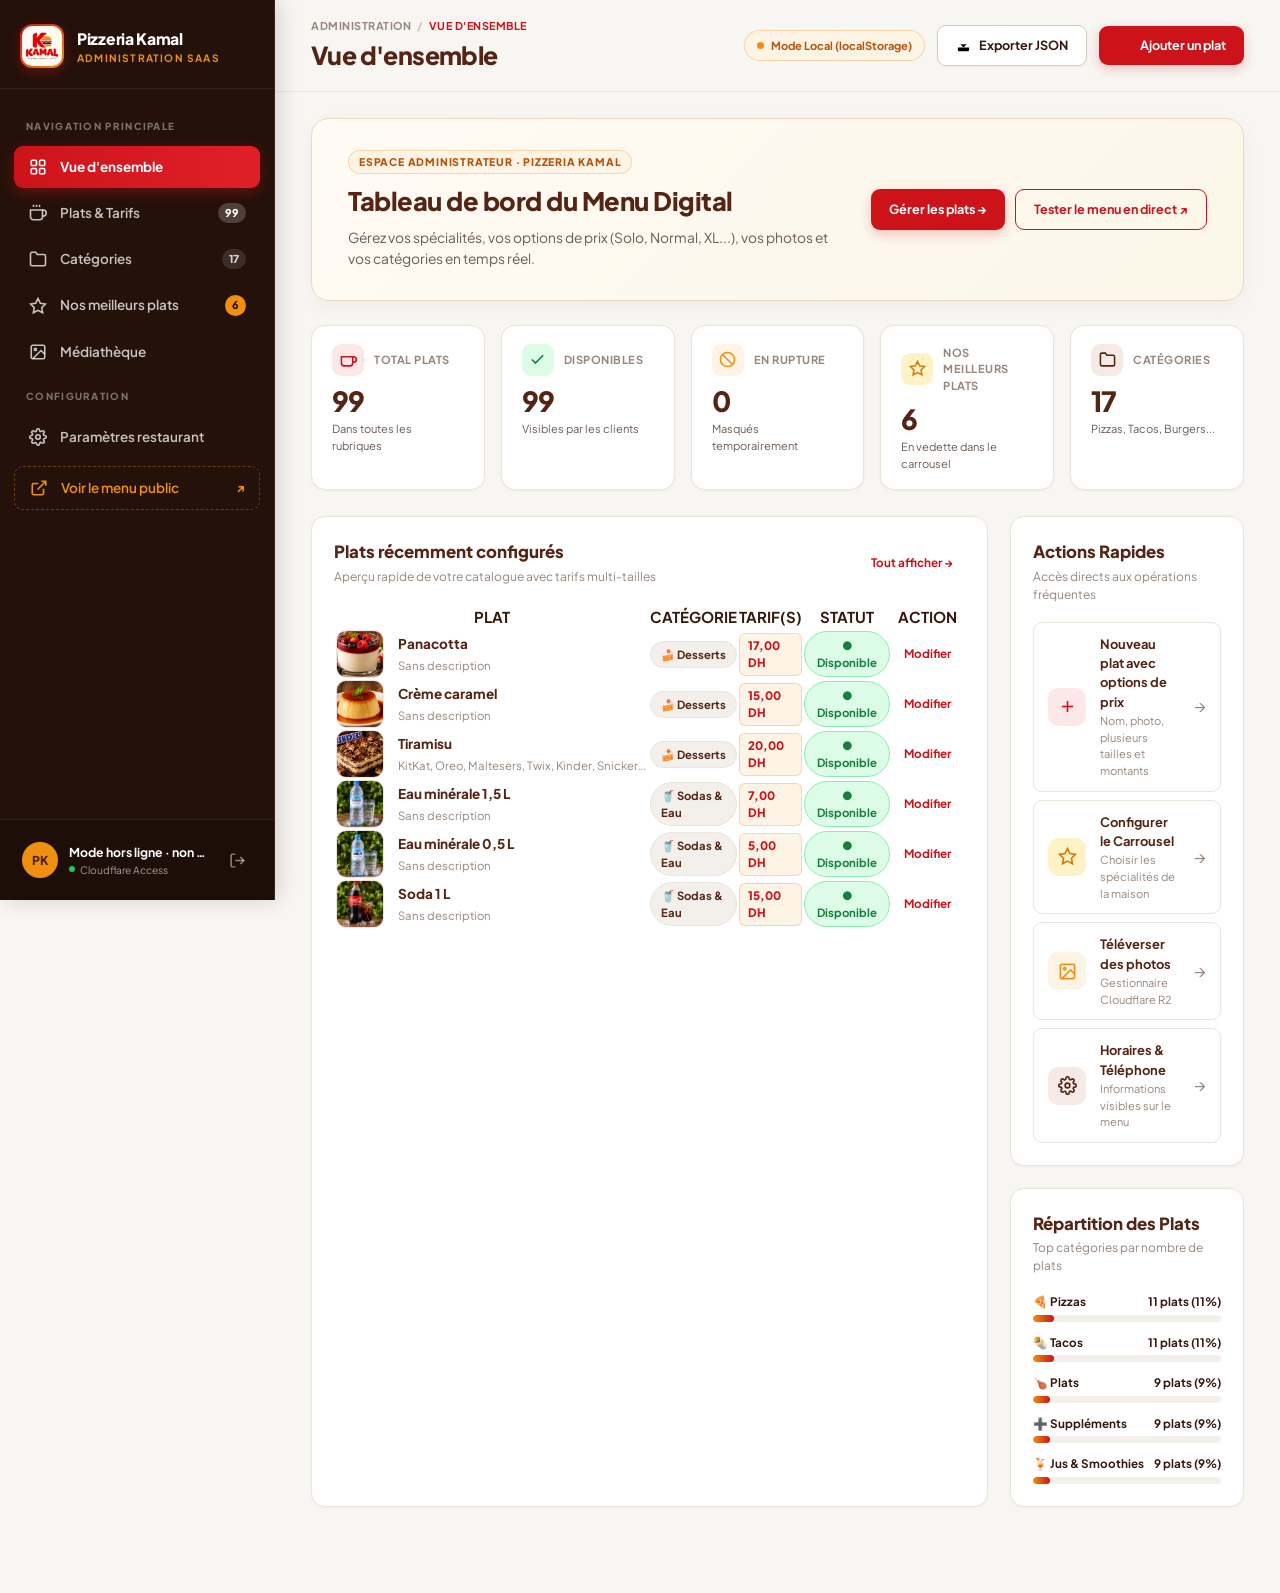
==== admin.html @ c9f5c7c4 "first commit" ====
<!DOCTYPE html>
<html lang="fr">
<head>
  <meta charset="UTF-8">
  <meta name="viewport" content="width=device-width, initial-scale=1.0">
  <title>Administration · La Pizzeria Kamal</title>
  <meta name="theme-color" content="#542414">
  <link rel="icon" type="image/webp" href="img/logo.webp">
  
  <!-- Fonts: Plus Jakarta Sans & Cairo -->
  <link rel="preconnect" href="https://fonts.googleapis.com">
  <link rel="preconnect" href="https://fonts.gstatic.com" crossorigin>
  <link href="https://fonts.googleapis.com/css2?family=Cairo:wght@600;700;800&family=Plus+Jakarta+Sans:wght@400;500;600;700;800&display=swap" rel="stylesheet">
  
  <link rel="stylesheet" href="admin.css">
</head>
<body>
<div class="admin-app">

  <!-- Mobile Header Overlay -->
  <div class="mobile-topbar">
    <button class="mobile-toggle-btn" id="mobileMenuBtn" aria-label="Ouvrir le menu">
      <svg viewBox="0 0 24 24"><line x1="3" y1="12" x2="21" y2="12"></line><line x1="3" y1="6" x2="21" y2="6"></line><line x1="3" y1="18" x2="21" y2="18"></line></svg>
    </button>
    <div class="mobile-brand">
      <img src="img/logo.webp" alt="Kamal Logo" class="mobile-logo">
      <span>Pizzeria Kamal</span>
    </div>
    <div class="mobile-status-dot" title="Système opérationnel"></div>
  </div>

  <div class="sidebar-backdrop" id="sidebarBackdrop"></div>

  <!-- Sidebar Navigation -->
  <aside class="sidebar" id="sidebar">
    <div class="sidebar-header">
      <a href="#overview" class="brand-link">
        <div class="brand-logo-container">
          <img src="img/logo.webp" alt="Logo Pizzeria Kamal" class="brand-logo">
        </div>
        <div class="brand-text">
          <span class="brand-name">Pizzeria Kamal</span>
          <span class="brand-tag">Administration SaaS</span>
        </div>
      </a>
      <button class="sidebar-close-btn" id="sidebarCloseBtn" aria-label="Fermer">✕</button>
    </div>

    <div class="sidebar-nav-section">
      <div class="nav-section-title">NAVIGATION PRINCIPALE</div>
      <nav class="nav-list">
        <button class="nav-link active" data-view="overview">
          <span class="nav-icon">
            <svg viewBox="0 0 24 24"><rect x="3" y="3" width="7" height="7" rx="1.5"></rect><rect x="14" y="3" width="7" height="7" rx="1.5"></rect><rect x="14" y="14" width="7" height="7" rx="1.5"></rect><rect x="3" y="14" width="7" height="7" rx="1.5"></rect></svg>
          </span>
          <span class="nav-label">Vue d'ensemble</span>
        </button>

        <button class="nav-link" data-view="dishes">
          <span class="nav-icon">
            <svg viewBox="0 0 24 24"><path d="M18 8h1a4 4 0 0 1 0 8h-1"></path><path d="M2 8h16v9a4 4 0 0 1-4 4H6a4 4 0 0 1-4-4V8z"></path><line x1="6" y1="1" x2="6" y2="4"></line><line x1="10" y1="1" x2="10" y2="4"></line><line x1="14" y1="1" x2="14" y2="4"></line></svg>
          </span>
          <span class="nav-label">Plats & Tarifs</span>
          <span class="nav-badge" id="dishesNavBadge">99</span>
        </button>

        <button class="nav-link" data-view="categories">
          <span class="nav-icon">
            <svg viewBox="0 0 24 24"><path d="M22 19a2 2 0 0 1-2 2H4a2 2 0 0 1-2-2V5a2 2 0 0 1 2-2h5l2 3h9a2 2 0 0 1 2 2z"></path></svg>
          </span>
          <span class="nav-label">Catégories</span>
          <span class="nav-badge subtle" id="catsNavBadge">17</span>
        </button>

        <button class="nav-link" data-view="featured">
          <span class="nav-icon">
            <svg viewBox="0 0 24 24"><polygon points="12 2 15.09 8.26 22 9.27 17 14.14 18.18 21.02 12 17.77 5.82 21.02 7 14.14 2 9.27 8.91 8.26 12 2"></polygon></svg>
          </span>
          <span class="nav-label">Nos meilleurs plats</span>
          <span class="nav-badge gold" id="featuredNavBadge">6</span>
        </button>

        <button class="nav-link" data-view="photos">
          <span class="nav-icon">
            <svg viewBox="0 0 24 24"><rect x="3" y="3" width="18" height="18" rx="2" ry="2"></rect><circle cx="8.5" cy="8.5" r="1.5"></circle><polyline points="21 15 16 10 5 21"></polyline></svg>
          </span>
          <span class="nav-label">Médiathèque</span>
        </button>
      </nav>

      <div class="nav-section-title">CONFIGURATION</div>
      <nav class="nav-list">
        <button class="nav-link" data-view="settings">
          <span class="nav-icon">
            <svg viewBox="0 0 24 24"><circle cx="12" cy="12" r="3"></circle><path d="M19.4 15a1.65 1.65 0 0 0 .33 1.82l.06.06a2 2 0 0 1 0 2.83 2 2 0 0 1-2.83 0l-.06-.06a1.65 1.65 0 0 0-1.82-.33 1.65 1.65 0 0 0-1 1.51V21a2 2 0 0 1-2 2 2 2 0 0 1-2-2v-.09A1.65 1.65 0 0 0 9 19.4a1.65 1.65 0 0 0-1.82.33l-.06.06a2 2 0 0 1-2.83 0 2 2 0 0 1 0-2.83l.06-.06a1.65 1.65 0 0 0 .33-1.82 1.65 1.65 0 0 0-1.51-1H3a2 2 0 0 1-2-2 2 2 0 0 1 2-2h.09A1.65 1.65 0 0 0 4.6 9a1.65 1.65 0 0 0-.33-1.82l-.06-.06a2 2 0 0 1 0-2.83 2 2 0 0 1 2.83 0l.06.06a1.65 1.65 0 0 0 1.82.33H9a1.65 1.65 0 0 0 1-1.51V3a2 2 0 0 1 2-2 2 2 0 0 1 2 2v.09a1.65 1.65 0 0 0 1 1.51 1.65 1.65 0 0 0 1.82-.33l.06-.06a2 2 0 0 1 2.83 0 2 2 0 0 1 0 2.83l-.06.06a1.65 1.65 0 0 0-.33 1.82V9a1.65 1.65 0 0 0 1.51 1H21a2 2 0 0 1 2 2 2 2 0 0 1-2 2h-.09a1.65 1.65 0 0 0-1.51 1z"></path></svg>
          </span>
          <span class="nav-label">Paramètres restaurant</span>
        </button>

        <a href="index.html" target="_blank" class="nav-link external-link">
          <span class="nav-icon">
            <svg viewBox="0 0 24 24"><path d="M18 13v6a2 2 0 0 1-2 2H5a2 2 0 0 1-2-2V8a2 2 0 0 1 2-2h6"></path><polyline points="15 3 21 3 21 9"></polyline><line x1="10" y1="14" x2="21" y2="3"></line></svg>
          </span>
          <span class="nav-label">Voir le menu public</span>
          <span class="nav-hint">↗</span>
        </a>
      </nav>
    </div>

    <!-- Sidebar Footer / Admin Identity -->
    <div class="sidebar-footer">
      <div class="admin-profile-card">
        <div class="admin-avatar" id="adminAvatar">PK</div>
        <div class="admin-info">
          <span class="admin-name" id="adminEmail">admin@pizzeriakamal.com</span>
          <span class="admin-role" id="adminRole">
            <span class="auth-dot"></span> Cloudflare Access
          </span>
        </div>
        <button class="logout-btn" id="logoutBtn" title="Se déconnecter" aria-label="Déconnexion">
          <svg viewBox="0 0 24 24"><path d="M9 21H5a2 2 0 0 1-2-2V5a2 2 0 0 1 2-2h4"></path><polyline points="16 17 21 12 16 7"></polyline><line x1="21" y1="12" x2="9" y2="12"></line></svg>
        </button>
      </div>
    </div>
  </aside>

  <!-- Main Content Layout -->
  <div class="main-wrapper">
    <!-- Topbar Navigation -->
    <header class="topbar">
      <div class="topbar-left">
        <div class="breadcrumbs">
          <span class="breadcrumb-item">Administration</span>
          <span class="breadcrumb-sep">/</span>
          <span class="breadcrumb-current" id="breadcrumbTitle">Vue d'ensemble</span>
        </div>
        <h1 class="page-title" id="pageTitle">Vue d'ensemble</h1>
      </div>

      <div class="topbar-right">
        <!-- Backend Status Indicator -->
        <div class="sync-status-pill" id="syncStatusPill" title="Mode de synchronisation">
          <span class="sync-dot"></span>
          <span class="sync-text" id="syncStatusText">Cloudflare D1 prêt</span>
        </div>

        <!-- Global Action Buttons -->
        <button class="btn btn-secondary" id="exportBtn" title="Télécharger une copie de sauvegarde JSON">
          <svg viewBox="0 0 24 24" width="15" height="15"><path d="M21 15v4a2 2 0 0 1-2 2H5a2 2 0 0 1-2-2v-4"></path><polyline points="7 10 12 15 17 10"></polyline><line x1="12" y1="15" x2="12" y2="3"></line></svg>
          Exporter JSON
        </button>

        <button class="btn btn-primary" id="topAddDishBtn">
          <svg viewBox="0 0 24 24" width="15" height="15"><line x1="12" y1="5" x2="12" y2="19"></line><line x1="5" y1="12" x2="19" y2="12"></line></svg>
          Ajouter un plat
        </button>
      </div>
    </header>

    <!-- Main Views Container -->
    <main class="content-body">

      <!-- ==================================================================
           VUE 1 : VUE D'ENSEMBLE
           ================================================================== -->
      <section class="admin-view active" id="view-overview">
        <!-- Welcome Hero Banner -->
        <div class="welcome-card">
          <div class="welcome-text">
            <span class="welcome-pill">Espace Administrateur · Pizzeria Kamal</span>
            <h2>Tableau de bord du Menu Digital</h2>
            <p>Gérez vos spécialités, vos options de prix (Solo, Normal, XL...), vos photos et vos catégories en temps réel.</p>
          </div>
          <div class="welcome-actions">
            <button class="btn btn-primary" data-goto="dishes">
              Gérer les plats &rarr;
            </button>
            <a href="index.html" target="_blank" class="btn btn-outline">
              Tester le menu en direct ↗
            </a>
          </div>
        </div>

        <!-- Stats Grid (5 KPI Cards) -->
        <div class="stats-grid">
          <div class="stat-card">
            <div class="stat-header">
              <span class="stat-icon red">
                <svg viewBox="0 0 24 24"><path d="M18 8h1a4 4 0 0 1 0 8h-1"></path><path d="M2 8h16v9a4 4 0 0 1-4 4H6a4 4 0 0 1-4-4V8z"></path></svg>
              </span>
              <span class="stat-label">Total Plats</span>
            </div>
            <div class="stat-val" id="statTotalDishes">—</div>
            <div class="stat-foot">Dans toutes les rubriques</div>
          </div>

          <div class="stat-card">
            <div class="stat-header">
              <span class="stat-icon green">
                <svg viewBox="0 0 24 24"><polyline points="20 6 9 17 4 12"></polyline></svg>
              </span>
              <span class="stat-label">Disponibles</span>
            </div>
            <div class="stat-val" id="statAvailableDishes">—</div>
            <div class="stat-foot">Visibles par les clients</div>
          </div>

          <div class="stat-card">
            <div class="stat-header">
              <span class="stat-icon orange">
                <svg viewBox="0 0 24 24"><circle cx="12" cy="12" r="10"></circle><line x1="4.93" y1="4.93" x2="19.07" y2="19.07"></line></svg>
              </span>
              <span class="stat-label">En rupture</span>
            </div>
            <div class="stat-val" id="statUnavailableDishes">—</div>
            <div class="stat-foot">Masqués temporairement</div>
          </div>

          <div class="stat-card">
            <div class="stat-header">
              <span class="stat-icon gold">
                <svg viewBox="0 0 24 24"><polygon points="12 2 15.09 8.26 22 9.27 17 14.14 18.18 21.02 12 17.77 5.82 21.02 7 14.14 2 9.27 8.91 8.26 12 2"></polygon></svg>
              </span>
              <span class="stat-label">Nos meilleurs plats</span>
            </div>
            <div class="stat-val" id="statFeaturedDishes">—</div>
            <div class="stat-foot">En vedette dans le carrousel</div>
          </div>

          <div class="stat-card">
            <div class="stat-header">
              <span class="stat-icon brown">
                <svg viewBox="0 0 24 24"><path d="M22 19a2 2 0 0 1-2 2H4a2 2 0 0 1-2-2V5a2 2 0 0 1 2-2h5l2 3h9a2 2 0 0 1 2 2z"></path></svg>
              </span>
              <span class="stat-label">Catégories</span>
            </div>
            <div class="stat-val" id="statTotalCategories">—</div>
            <div class="stat-foot">Pizzas, Tacos, Burgers...</div>
          </div>
        </div>

        <!-- 2-Column Dashboard Layout -->
        <div class="dashboard-split">
          <!-- Left Column: Recently Updated Dishes -->
          <div class="panel">
            <div class="panel-header">
              <div class="panel-title-group">
                <h3>Plats récemment configurés</h3>
                <p>Aperçu rapide de votre catalogue avec tarifs multi-tailles</p>
              </div>
              <button class="btn btn-sm btn-ghost" data-goto="dishes">Tout afficher &rarr;</button>
            </div>
            <div class="recent-dishes-table-wrap">
              <table class="recent-table">
                <thead>
                  <tr>
                    <th>PLAT</th>
                    <th>CATÉGORIE</th>
                    <th>TARIF(S)</th>
                    <th>STATUT</th>
                    <th>ACTION</th>
                  </tr>
                </thead>
                <tbody id="recentDishesTable"></tbody>
              </table>
            </div>
          </div>

          <!-- Right Column: Quick Actions & Quick Stats -->
          <div class="panel-column">
            <!-- Quick Actions Panel -->
            <div class="panel">
              <div class="panel-header">
                <div class="panel-title-group">
                  <h3>Actions Rapides</h3>
                  <p>Accès directs aux opérations fréquentes</p>
                </div>
              </div>
              <div class="quick-action-list">
                <button class="quick-action-btn" id="quickAddDish">
                  <div class="quick-icon-wrap red">
                    <svg viewBox="0 0 24 24"><line x1="12" y1="5" x2="12" y2="19"></line><line x1="5" y1="12" x2="19" y2="12"></line></svg>
                  </div>
                  <div class="quick-info">
                    <strong>Nouveau plat avec options de prix</strong>
                    <span>Nom, photo, plusieurs tailles et montants</span>
                  </div>
                  <span class="quick-arrow">&rarr;</span>
                </button>

                <button class="quick-action-btn" data-goto="featured">
                  <div class="quick-icon-wrap gold">
                    <svg viewBox="0 0 24 24"><polygon points="12 2 15.09 8.26 22 9.27 17 14.14 18.18 21.02 12 17.77 5.82 21.02 7 14.14 2 9.27 8.91 8.26 12 2"></polygon></svg>
                  </div>
                  <div class="quick-info">
                    <strong>Configurer le Carrousel</strong>
                    <span>Choisir les spécialités de la maison</span>
                  </div>
                  <span class="quick-arrow">&rarr;</span>
                </button>

                <button class="quick-action-btn" data-goto="photos">
                  <div class="quick-icon-wrap orange">
                    <svg viewBox="0 0 24 24"><rect x="3" y="3" width="18" height="18" rx="2" ry="2"></rect><circle cx="8.5" cy="8.5" r="1.5"></circle><polyline points="21 15 16 10 5 21"></polyline></svg>
                  </div>
                  <div class="quick-info">
                    <strong>Téléverser des photos</strong>
                    <span>Gestionnaire Cloudflare R2</span>
                  </div>
                  <span class="quick-arrow">&rarr;</span>
                </button>

                <button class="quick-action-btn" data-goto="settings">
                  <div class="quick-icon-wrap brown">
                    <svg viewBox="0 0 24 24"><circle cx="12" cy="12" r="3"></circle><path d="M19.4 15a1.65 1.65 0 0 0 .33 1.82l.06.06a2 2 0 0 1 0 2.83 2 2 0 0 1-2.83 0l-.06-.06a1.65 1.65 0 0 0-1.82-.33 1.65 1.65 0 0 0-1 1.51V21a2 2 0 0 1-2 2 2 2 0 0 1-2-2v-.09A1.65 1.65 0 0 0 9 19.4a1.65 1.65 0 0 0-1.82.33l-.06.06a2 2 0 0 1-2.83 0 2 2 0 0 1 0-2.83l.06-.06a1.65 1.65 0 0 0 .33-1.82 1.65 1.65 0 0 0-1.51-1H3a2 2 0 0 1-2-2 2 2 0 0 1 2-2h.09A1.65 1.65 0 0 0 4.6 9a1.65 1.65 0 0 0-.33-1.82l-.06-.06a2 2 0 0 1 0-2.83 2 2 0 0 1 2.83 0l.06.06a1.65 1.65 0 0 0 1.82.33H9a1.65 1.65 0 0 0 1-1.51V3a2 2 0 0 1 2-2 2 2 0 0 1 2 2v.09a1.65 1.65 0 0 0 1 1.51 1.65 1.65 0 0 0 1.82-.33l.06-.06a2 2 0 0 1 2.83 0 2 2 0 0 1 0 2.83l-.06.06a1.65 1.65 0 0 0-.33 1.82V9a1.65 1.65 0 0 0 1.51 1H21a2 2 0 0 1 2 2 2 2 0 0 1-2 2h-.09a1.65 1.65 0 0 0-1.51 1z"></path></svg>
                  </div>
                  <div class="quick-info">
                    <strong>Horaires & Téléphone</strong>
                    <span>Informations visibles sur le menu</span>
                  </div>
                  <span class="quick-arrow">&rarr;</span>
                </button>
              </div>
            </div>

            <!-- Category Distribution Bar -->
            <div class="panel">
              <div class="panel-header">
                <div class="panel-title-group">
                  <h3>Répartition des Plats</h3>
                  <p>Top catégories par nombre de plats</p>
                </div>
              </div>
              <div class="category-bars-list" id="categoryBarsList"></div>
            </div>
          </div>
        </div>
      </section>

      <!-- ==================================================================
           VUE 2 : GESTION DES PLATS & TARIFS
           ================================================================== -->
      <section class="admin-view" id="view-dishes">
        <!-- Control Toolbar -->
        <div class="panel toolbar-panel">
          <div class="toolbar-search-wrap">
            <svg viewBox="0 0 24 24" class="search-icon"><circle cx="11" cy="11" r="8"></circle><line x1="21" y1="21" x2="16.65" y2="16.65"></line></svg>
            <input type="search" id="dishSearchInput" placeholder="Rechercher par nom, ingrédient ou prix...">
            <button class="clear-input-btn" id="clearDishSearch" hidden>✕</button>
          </div>

          <div class="toolbar-filters">
            <div class="filter-group">
              <label for="dishCatFilter">Catégorie :</label>
              <select id="dishCatFilter">
                <option value="all">Toutes les catégories</option>
              </select>
            </div>

            <div class="filter-group">
              <label for="dishStatusFilter">Disponibilité :</label>
              <select id="dishStatusFilter">
                <option value="all">Tous les statuts</option>
                <option value="available">Disponibles</option>
                <option value="unavailable">Indisponibles</option>
              </select>
            </div>

            <div class="filter-group">
              <label for="dishFeaturedFilter">Carrousel :</label>
              <select id="dishFeaturedFilter">
                <option value="all">Tous les plats</option>
                <option value="featured">⭐ Sélectionnés</option>
              </select>
            </div>

            <div class="filter-group">
              <label for="dishSortSelect">Trier par :</label>
              <select id="dishSortSelect">
                <option value="default">Ordre original</option>
                <option value="name-asc">Nom (A-Z)</option>
                <option value="price-asc">Prix (Croissant)</option>
                <option value="price-desc">Prix (Décroissant)</option>
              </select>
            </div>

            <button class="btn btn-primary" id="addDishBtn">
              <svg viewBox="0 0 24 24" width="15" height="15"><line x1="12" y1="5" x2="12" y2="19"></line><line x1="5" y1="12" x2="19" y2="12"></line></svg>
              Nouveau plat
            </button>
          </div>
        </div>

        <!-- Dishes Table Panel -->
        <div class="panel table-panel">
          <div class="table-responsive">
            <table class="main-data-table">
              <thead>
                <tr>
                  <th style="width: 320px;">PLAT & INGRÉDIENTS</th>
                  <th style="width: 160px;">CATÉGORIE</th>
                  <th>TARIFS & TAILLES (OPTIONS DE PRIX)</th>
                  <th style="width: 130px; text-align: center;">DISPONIBILITÉ</th>
                  <th style="width: 110px; text-align: center;">CARROUSEL</th>
                  <th style="width: 140px; text-align: right;">ACTIONS</th>
                </tr>
              </thead>
              <tbody id="dishesTableBody"></tbody>
            </table>
          </div>

          <div class="empty-state" id="emptyDishesState" hidden>
            <div class="empty-icon">🍽️</div>
            <h3>Aucun plat ne correspond à vos filtres</h3>
            <p>Essayez de modifier votre recherche ou réinitialisez les filtres.</p>
            <button class="btn btn-secondary" id="resetDishFiltersBtn">Réinitialiser les filtres</button>
          </div>
        </div>
      </section>

      <!-- ==================================================================
           VUE 3 : GESTION DES CATÉGORIES
           ================================================================== -->
      <section class="admin-view" id="view-categories">
        <div class="section-top-actions">
          <div>
            <h2>Catégories du Restaurant</h2>
            <p class="section-desc">Organisez les rubriques de votre menu. Modifiez l'ordre d'affichage, les noms et les visuels.</p>
          </div>
          <button class="btn btn-primary" id="addCategoryBtn">
            <svg viewBox="0 0 24 24" width="15" height="15"><line x1="12" y1="5" x2="12" y2="19"></line><line x1="5" y1="12" x2="19" y2="12"></line></svg>
            Ajouter une catégorie
          </button>
        </div>

        <div class="category-cards-grid" id="categoryCardsGrid"></div>
      </section>

      <!-- ==================================================================
           VUE 4 : NOS MEILLEURS PLATS (CARROUSEL)
           ================================================================== -->
      <section class="admin-view" id="view-featured">
        <div class="featured-banner">
          <div class="featured-banner-info">
            <div class="featured-badge-tag">⭐ CARROUSEL D'ACCUEIL</div>
            <h2>« Nos meilleurs plats »</h2>
            <p>Sélectionnez les spécialités représentatives à afficher dans le carrousel moderne en haut du menu public. Les plats sélectionnés y apparaissent avec leur photo, leur nom et leurs options de prix.</p>
          </div>
          <div class="featured-counter-box">
            <span class="featured-num" id="featuredCounter">0</span>
            <span class="featured-label">Plats dans le carrousel</span>
          </div>
        </div>

        <div class="panel toolbar-panel">
          <div class="toolbar-search-wrap">
            <svg viewBox="0 0 24 24" class="search-icon"><circle cx="11" cy="11" r="8"></circle><line x1="21" y1="21" x2="16.65" y2="16.65"></line></svg>
            <input type="search" id="featuredSearchInput" placeholder="Filtrer parmi tous les plats...">
          </div>
          <div class="filter-group">
            <label for="featuredCatFilter">Catégorie :</label>
            <select id="featuredCatFilter">
              <option value="all">Toutes les catégories</option>
            </select>
          </div>
          <a href="index.html#bestSection" target="_blank" class="btn btn-outline" style="margin-left: auto;">
            👁️ Prévisualiser le carrousel
          </a>
        </div>

        <div class="featured-selection-grid" id="featuredSelectionGrid"></div>
      </section>

      <!-- ==================================================================
           VUE 5 : MÉDIATHÈQUE / GESTION DES PHOTOS (CLOUDFLARE R2)
           ================================================================== -->
      <section class="admin-view" id="view-photos">
        <div class="section-top-actions">
          <div>
            <h2>Médiathèque & Photos des Plats</h2>
            <p class="section-desc">Gérez la collection de photographies de vos plats. Compatible avec Cloudflare R2 pour le stockage haute performance.</p>
          </div>
          <div class="photo-stats-pills">
            <span class="pill-badge" id="photoCountBadge">0 photos cataloguées</span>
          </div>
        </div>

        <!-- Photo Upload Dropzone -->
        <div class="panel upload-panel">
          <div class="dropzone-box" id="globalDropzone">
            <div class="dropzone-icon">
              <svg viewBox="0 0 24 24"><path d="M21 15v4a2 2 0 0 1-2 2H5a2 2 0 0 1-2-2v-4"></path><polyline points="17 8 12 3 7 8"></polyline><line x1="12" y1="3" x2="12" y2="15"></line></svg>
            </div>
            <h3>Glissez-déposez une photo de plat ici</h3>
            <p>Formats supportés : WEBP, JPG, PNG, AVIF (Max 5 Mo). La photo sera prête pour le téléversement Cloudflare R2.</p>
            <label class="btn btn-secondary">
              Parcourir mes fichiers...
              <input type="file" id="globalPhotoInput" accept="image/*" hidden>
            </label>
          </div>
        </div>

        <!-- Filter bar -->
        <div class="panel toolbar-panel">
          <div class="toolbar-search-wrap">
            <svg viewBox="0 0 24 24" class="search-icon"><circle cx="11" cy="11" r="8"></circle><line x1="21" y1="21" x2="16.65" y2="16.65"></line></svg>
            <input type="search" id="photoSearchInput" placeholder="Rechercher par nom de plat...">
          </div>
          <div class="filter-group">
            <label for="photoCatFilter">Catégorie :</label>
            <select id="photoCatFilter">
              <option value="all">Toutes les catégories</option>
            </select>
          </div>
        </div>

        <!-- Photos Grid -->
        <div class="media-library-grid" id="mediaLibraryGrid"></div>
      </section>

      <!-- ==================================================================
           VUE 6 : PARAMÈTRES DU RESTAURANT
           ================================================================== -->
      <section class="admin-view" id="view-settings">
        <div class="section-top-actions">
          <div>
            <h2>Paramètres & Coordonnées</h2>
            <p class="section-desc">Modifiez les informations publiques de la Pizzeria Kamal (Téléphone, Adresse, Wifi, Horaires).</p>
          </div>
        </div>

        <form id="settingsForm" class="panel settings-panel">
          <div class="settings-form-grid">
            <div class="form-group">
              <label for="setRestoName">Nom du restaurant</label>
              <input type="text" id="setRestoName" value="La Pizzeria Kamal" required>
            </div>

            <div class="form-group">
              <label for="setRestoTagline">Slogan (Arabe)</label>
              <input type="text" id="setRestoTagline" value="ذوق مرة، ورجع ديما">
            </div>

            <div class="form-group full-width">
              <label for="setRestoDesc">Description courte</label>
              <textarea id="setRestoDesc" rows="2">Pizzas, calzones, pasticcio, tacos, sandwichs, salades, plats et jus.</textarea>
            </div>

            <div class="form-group">
              <label for="setRestoPhone">Téléphone de commande</label>
              <input type="text" id="setRestoPhone" value="0664-031519">
            </div>

            <div class="form-group">
              <label for="setRestoWhatsApp">Numéro WhatsApp</label>
              <input type="text" id="setRestoWhatsApp" value="212664031519">
            </div>

            <div class="form-group">
              <label for="setRestoAddress">Adresse physique</label>
              <input type="text" id="setRestoAddress" value="6 Av. Mohammed V, Témara">
            </div>

            <div class="form-group">
              <label for="setRestoWifi">Code Wi-Fi clients</label>
              <input type="text" id="setRestoWifi" value="123456">
            </div>

            <div class="form-group">
              <label for="setRestoHours">Horaires de service</label>
              <input type="text" id="setRestoHours" value="Ouvert 7j/7 de 11h00 à 02h00">
            </div>

            <div class="form-group full-width">
              <label for="setRestoInstagram">Lien Instagram</label>
              <input type="url" id="setRestoInstagram" value="https://www.instagram.com/la_pizzeria_kamal/">
            </div>

            <div class="form-group full-width">
              <label for="setRestoMaps">Lien Google Maps</label>
              <input type="url" id="setRestoMaps" value="https://maps.app.goo.gl/uqh7U6Wp2MosHEdJ8?g_st=ac">
            </div>
          </div>

          <div class="settings-actions">
            <button type="submit" class="btn btn-primary">
              <svg viewBox="0 0 24 24" width="16" height="16"><polyline points="20 6 9 17 4 12"></polyline></svg>
              Enregistrer les modifications
            </button>
          </div>
        </form>
      </section>

    </main>
  </div>
</div>

<!-- ======================================================================
     MODALE DE GESTION DE PLAT AVEC MULTI-PRIX STRUCTURÉ (CRITIQUE)
     ====================================================================== -->
<dialog id="dishModal" class="modal-dialog">
  <div class="modal-shell">
    <div class="modal-header">
      <div class="modal-header-copy">
        <span class="modal-eyebrow">CATALOGUE DU RESTAURANT</span>
        <h2 id="dishModalTitle">Ajouter un nouveau plat</h2>
      </div>
      <button type="button" class="modal-close-icon" data-close-modal="dishModal" aria-label="Fermer">✕</button>
    </div>

    <form id="dishForm" class="modal-form">
      <input type="hidden" id="dishEditOriginalCat">
      <input type="hidden" id="dishEditOriginalIndex">

      <div class="modal-form-body">
        <div class="form-grid-2">
          <!-- Nom du plat -->
          <div class="form-group full-width">
            <label for="modalDishName">Nom du plat <span class="required">*</span></label>
            <input type="text" id="modalDishName" placeholder="Ex. Pizza Margherita, Tacos Poulet..." required maxlength="80">
          </div>

          <!-- Catégorie -->
          <div class="form-group">
            <label for="modalDishCat">Catégorie <span class="required">*</span></label>
            <select id="modalDishCat" required></select>
          </div>

          <!-- Description -->
          <div class="form-group full-width">
            <label for="modalDishDesc">Ingrédients & Description</label>
            <textarea id="modalDishDesc" rows="2" placeholder="Sauce tomate, fromage mozzarella, origan, olives noires..." maxlength="250"></textarea>
          </div>
        </div>

        <!-- ==============================================================
             GESTIONNAIRE MULTI-PRIX : SUPPORT DE PLUSIEURS TARIFS & TAILLES
             ============================================================== -->
        <div class="price-manager-section">
          <div class="price-manager-header">
            <div>
              <label class="price-manager-title">Tarifs & Options de Prix <span class="required">*</span></label>
              <p class="price-manager-sub">Définissez une taille/label (ex: Solo, Normal, XL, 1 pers.) et le montant correspondant.</p>
            </div>
            <button type="button" class="btn btn-sm btn-secondary" id="addPriceOptionBtn">
              + Ajouter une option de prix
            </button>
          </div>

          <!-- Quick Label Suggestions -->
          <div class="price-chips-container">
            <span class="chips-label">Suggestions rapides :</span>
            <button type="button" class="price-chip" data-chip="1 pers.">1 pers.</button>
            <button type="button" class="price-chip" data-chip="2 pers.">2 pers.</button>
            <button type="button" class="price-chip" data-chip="Small">Small</button>
            <button type="button" class="price-chip" data-chip="Medium">Medium</button>
            <button type="button" class="price-chip" data-chip="Large">Large</button>
            <button type="button" class="price-chip" data-chip="XL">XL</button>
            <button type="button" class="price-chip" data-chip="Solo">Solo</button>
            <button type="button" class="price-chip" data-chip="Menu">Menu</button>
            <button type="button" class="price-chip" data-chip="Lait">Lait</button>
            <button type="button" class="price-chip" data-chip="Orange">Orange</button>
          </div>

          <!-- Dynamic Price Rows Container -->
          <div class="price-rows-container" id="priceRowsContainer">
            <!-- Dynamic rows will be rendered by JS -->
          </div>
          <div class="price-error-msg" id="priceErrorMsg" hidden>Veuillez renseigner au moins un prix valide avec un montant positif.</div>
        </div>

        <!-- Photo & Aperçu -->
        <div class="photo-upload-group">
          <div class="photo-preview-box">
            <img id="dishPreviewImg" src="img/logo.webp" alt="Aperçu du plat">
          </div>
          <div class="photo-inputs">
            <div class="form-group">
              <label for="modalDishImgPath">Chemin de l'image (statique ou URL R2)</label>
              <input type="text" id="modalDishImgPath" placeholder="img/pizzas/margherita.webp">
            </div>
            <div class="photo-file-picker">
              <label class="file-label">
                <span class="file-btn-text">📁 Téléverser une nouvelle photo</span>
                <input type="file" id="modalDishFileInput" accept="image/*">
              </label>
              <small class="file-hint">Stockage R2 optimisé WebP / JPEG (Max 5 Mo).</small>
            </div>
          </div>
        </div>

        <!-- Toggles: Disponibilité & Carrousel -->
        <div class="toggles-row">
          <label class="toggle-card">
            <input type="checkbox" id="modalDishAvailable" checked>
            <div class="toggle-copy">
              <strong>Disponible à la commande</strong>
              <span>Visible par les clients sur le menu</span>
            </div>
          </label>

          <label class="toggle-card">
            <input type="checkbox" id="modalDishBest">
            <div class="toggle-copy">
              <strong>⭐ Afficher dans « Nos meilleurs plats »</strong>
              <span>Mis en vedette dans le carrousel d'accueil</span>
            </div>
          </label>
        </div>
      </div>

      <div class="modal-footer">
        <button type="button" class="btn btn-secondary" data-close-modal="dishModal">Annuler</button>
        <button type="submit" class="btn btn-primary" id="saveDishSubmitBtn">Enregistrer le plat</button>
      </div>
    </form>
  </div>
</dialog>

<!-- ======================================================================
     MODALE DE GESTION DE CATÉGORIE
     ====================================================================== -->
<dialog id="categoryModal" class="modal-dialog">
  <div class="modal-shell">
    <div class="modal-header">
      <div class="modal-header-copy">
        <span class="modal-eyebrow">ORGANISATION DU MENU</span>
        <h2 id="categoryModalTitle">Ajouter une catégorie</h2>
      </div>
      <button type="button" class="modal-close-icon" data-close-modal="categoryModal" aria-label="Fermer">✕</button>
    </div>

    <form id="categoryForm" class="modal-form">
      <input type="hidden" id="modalCatOriginalId">

      <div class="modal-form-body">
        <div class="form-grid-2">
          <div class="form-group full-width">
            <label for="modalCatName">Nom de la catégorie <span class="required">*</span></label>
            <input type="text" id="modalCatName" required placeholder="Ex. Pizzas, Calzones, Jus Frais...">
          </div>

          <div class="form-group">
            <label for="modalCatIcon">Icône / Emoji</label>
            <input type="text" id="modalCatIcon" value="🍽️" maxlength="8">
          </div>

          <div class="form-group">
            <label for="modalCatGroup">Groupe de menu <span class="required">*</span></label>
            <select id="modalCatGroup" required>
              <option value="repas">🍽️ Repas</option>
              <option value="boissons">🥤 Boissons & Jus</option>
              <option value="desserts">🍰 Desserts</option>
            </select>
          </div>

          <div class="form-group full-width">
            <label for="modalCatImage">Image de couverture (Chemin ou URL)</label>
            <input type="text" id="modalCatImage" placeholder="img/pizzas.webp">
          </div>
        </div>
      </div>

      <div class="modal-footer">
        <button type="button" class="btn btn-secondary" data-close-modal="categoryModal">Annuler</button>
        <button type="submit" class="btn btn-primary">Enregistrer la catégorie</button>
      </div>
    </form>
  </div>
</dialog>

<!-- ======================================================================
     MODALE DE CONFIRMATION DE SUPPRESSION DE CATÉGORIE SÉCURISÉE
     ====================================================================== -->
<dialog id="deleteCatModal" class="modal-dialog">
  <div class="modal-shell">
    <div class="modal-header delete-header">
      <div class="delete-icon-box">⚠️</div>
      <div class="modal-header-copy">
        <span class="modal-eyebrow">ATTENTION · ACTION DESTRUCTIVE</span>
        <h2 id="deleteCatModalTitle">Supprimer cette catégorie ?</h2>
      </div>
      <button type="button" class="modal-close-icon" data-close-modal="deleteCatModal" aria-label="Fermer">✕</button>
    </div>
    <div class="modal-form-body">
      <p id="deleteCatWarningText">Cette catégorie contient des plats. Si vous confirmez, tous les plats associés seront supprimés du menu.</p>
    </div>
    <div class="modal-footer">
      <button type="button" class="btn btn-secondary" data-close-modal="deleteCatModal">Annuler</button>
      <button type="button" class="btn btn-danger" id="confirmDeleteCatBtn">Supprimer définitivement</button>
    </div>
  </div>
</dialog>

<!-- Toast Notification Container -->
<div class="toast-hub" id="toastHub" role="status" aria-live="polite"></div>

<!-- Scripts -->
<script src="menu-data.js"></script>
<script src="admin.js"></script>
</body>
</html>
---- admin.css ----
/* ==========================================================================
   PIZZERIA KAMAL - COMMERCIAL SAAS ADMIN DASHBOARD STYLESHEET
   Brand Palette:
   - Primary Red: #CD131A
   - Orange: #F09010
   - Warm Cream: #FCF6E8
   - Dark Brown: #542414
   ========================================================================== */

:root {
  /* Official Kamal Colors */
  --primary-red: #CD131A;
  --primary-red-hover: #B00F15;
  --primary-red-light: #FDE8E9;
  --primary-red-border: rgba(205, 19, 26, 0.25);

  --brand-orange: #F09010;
  --brand-orange-hover: #D87E09;
  --brand-orange-light: #FEF4E6;
  --brand-orange-border: rgba(240, 144, 16, 0.3);

  --warm-cream: #FCF6E8;
  --warm-cream-dark: #F5EBD6;
  --warm-cream-border: #E8D9BF;

  --dark-brown: #542414;
  --dark-brown-light: #73331D;
  --dark-brown-surface: #24110A;
  --dark-brown-border: rgba(84, 36, 20, 0.15);

  /* SaaS Light Theme Surfaces */
  --bg-page: #F8F6F3;
  --bg-surface: #FFFFFF;
  --bg-subtle: #F3EFEA;
  --bg-hover: #F0EAE3;

  --border-subtle: #EBE4DD;
  --border-strong: #D6CBC1;

  --text-main: #36190E;
  --text-headings: #542414;
  --text-secondary: #6A5B53;
  --text-muted: #96867D;

  --success-green: #15803D;
  --success-green-light: #DCFCE7;
  --success-green-border: #86EFAC;

  --danger-red: #DC2626;
  --danger-red-light: #FEE2E2;

  --shadow-sm: 0 1px 3px rgba(84, 36, 20, 0.05);
  --shadow-md: 0 4px 16px rgba(84, 36, 20, 0.08);
  --shadow-lg: 0 12px 36px rgba(84, 36, 20, 0.12);
  --shadow-modal: 0 24px 60px rgba(36, 17, 10, 0.28);

  --radius-xs: 6px;
  --radius-sm: 9px;
  --radius-md: 14px;
  --radius-lg: 18px;
  --radius-full: 9999px;

  --font-main: "Plus Jakarta Sans", system-ui, -apple-system, BlinkMacSystemFont, "Segoe UI", Roboto, sans-serif;
  --font-arabic: "Cairo", var(--font-main);
  --sidebar-width: 275px;
}

/* Base Reset */
*, *::before, *::after {
  box-sizing: border-box;
  margin: 0;
  padding: 0;
}

html {
  font-size: 15px;
  background-color: var(--bg-page);
  color: var(--text-main);
}

body {
  font-family: var(--font-main);
  background-color: var(--bg-page);
  color: var(--text-main);
  line-height: 1.5;
  -webkit-font-smoothing: antialiased;
}

button, input, select, textarea {
  font: inherit;
  color: inherit;
}

button {
  cursor: pointer;
  border: none;
  background: none;
}

a {
  text-decoration: none;
  color: inherit;
}

/* ==========================================================================
   APP LAYOUT & SHELL
   ========================================================================== */
.admin-app {
  display: flex;
  min-height: 100vh;
}

/* Mobile Header */
.mobile-topbar {
  display: none;
  position: fixed;
  top: 0;
  left: 0;
  right: 0;
  height: 60px;
  background: var(--dark-brown-surface);
  color: #FFFFFF;
  padding: 0 16px;
  align-items: center;
  justify-content: space-between;
  z-index: 999;
  border-bottom: 1px solid rgba(255, 255, 255, 0.1);
}

.mobile-toggle-btn {
  width: 38px;
  height: 38px;
  border-radius: var(--radius-xs);
  display: grid;
  place-items: center;
  color: #FFFFFF;
}

.mobile-toggle-btn svg {
  width: 22px;
  height: 22px;
  stroke: currentColor;
  stroke-width: 2.2;
}

.mobile-brand {
  display: flex;
  align-items: center;
  gap: 10px;
  font-weight: 800;
  font-size: 1.05rem;
  letter-spacing: -0.3px;
}

.mobile-logo {
  width: 32px;
  height: 32px;
  border-radius: 8px;
  object-fit: cover;
}

.mobile-status-dot {
  width: 10px;
  height: 10px;
  border-radius: 50%;
  background: #22C55E;
  box-shadow: 0 0 8px rgba(34, 197, 94, 0.6);
}

.sidebar-backdrop {
  display: none;
  position: fixed;
  inset: 0;
  background: rgba(18, 8, 5, 0.6);
  backdrop-filter: blur(4px);
  z-index: 1000;
}

/* ==========================================================================
   SIDEBAR NAVIGATION
   ========================================================================== */
.sidebar {
  width: var(--sidebar-width);
  background: var(--dark-brown-surface);
  color: #FFFFFF;
  display: flex;
  flex-direction: column;
  position: sticky;
  top: 0;
  height: 100vh;
  z-index: 1001;
  border-right: 1px solid rgba(255, 255, 255, 0.08);
  box-shadow: 4px 0 20px rgba(0, 0, 0, 0.15);
}

.sidebar-header {
  padding: 24px 20px 20px 20px;
  display: flex;
  align-items: center;
  justify-content: space-between;
  border-bottom: 1px solid rgba(255, 255, 255, 0.08);
}

.brand-link {
  display: flex;
  align-items: center;
  gap: 13px;
}

.brand-logo-container {
  width: 44px;
  height: 44px;
  border-radius: 12px;
  background: linear-gradient(135deg, var(--primary-red), var(--brand-orange));
  padding: 2px;
  display: grid;
  place-items: center;
  box-shadow: 0 4px 12px rgba(205, 19, 26, 0.35);
}

.brand-logo {
  width: 100%;
  height: 100%;
  border-radius: 10px;
  object-fit: cover;
}

.brand-text {
  display: flex;
  flex-direction: column;
}

.brand-name {
  font-weight: 800;
  font-size: 1.05rem;
  letter-spacing: -0.3px;
  color: #FFFFFF;
}

.brand-tag {
  font-size: 0.68rem;
  font-weight: 700;
  letter-spacing: 1.2px;
  text-transform: uppercase;
  color: var(--brand-orange);
}

.sidebar-close-btn {
  display: none;
  width: 32px;
  height: 32px;
  border-radius: 50%;
  color: #FFF;
  font-size: 18px;
}

/* Nav Lists */
.sidebar-nav-section {
  padding: 20px 14px;
  flex: 1;
  overflow-y: auto;
  display: flex;
  flex-direction: column;
  gap: 6px;
}

.nav-section-title {
  font-size: 0.65rem;
  font-weight: 800;
  letter-spacing: 1.3px;
  color: rgba(255, 255, 255, 0.4);
  padding: 10px 12px 6px 12px;
  text-transform: uppercase;
}

.nav-list {
  display: flex;
  flex-direction: column;
  gap: 4px;
}

.nav-link {
  display: flex;
  align-items: center;
  gap: 12px;
  padding: 11px 14px;
  border-radius: var(--radius-sm);
  color: rgba(255, 255, 255, 0.75);
  font-size: 0.9rem;
  font-weight: 600;
  transition: all 0.2s cubic-bezier(0.16, 1, 0.3, 1);
  text-align: left;
  position: relative;
}

.nav-link:hover {
  background: rgba(255, 255, 255, 0.08);
  color: #FFFFFF;
  transform: translateX(2px);
}

.nav-link.active {
  background: linear-gradient(90deg, var(--primary-red), #E02028);
  color: #FFFFFF;
  font-weight: 700;
  box-shadow: 0 4px 14px rgba(205, 19, 26, 0.4);
}

.nav-icon {
  width: 20px;
  height: 20px;
  display: grid;
  place-items: center;
  flex-shrink: 0;
}

.nav-icon svg {
  width: 18px;
  height: 18px;
  stroke: currentColor;
  stroke-width: 2.1;
  fill: none;
}

.nav-label {
  flex: 1;
}

.nav-badge {
  font-size: 0.72rem;
  font-weight: 800;
  padding: 2px 7px;
  border-radius: var(--radius-full);
  background: rgba(255, 255, 255, 0.2);
  color: #FFFFFF;
}

.nav-badge.subtle {
  background: rgba(255, 255, 255, 0.12);
  color: rgba(255, 255, 255, 0.8);
}

.nav-badge.gold {
  background: var(--brand-orange);
  color: #24110A;
}

.nav-link.external-link {
  color: var(--brand-orange);
  border: 1px dashed rgba(240, 144, 16, 0.35);
  margin-top: 4px;
}

.nav-link.external-link:hover {
  background: rgba(240, 144, 16, 0.12);
  color: #FFB356;
  border-color: var(--brand-orange);
}

.nav-hint {
  font-size: 0.85rem;
  font-weight: 700;
}

/* Sidebar Footer Profile Card */
.sidebar-footer {
  padding: 16px 14px;
  border-top: 1px solid rgba(255, 255, 255, 0.08);
  background: rgba(0, 0, 0, 0.15);
}

.admin-profile-card {
  display: flex;
  align-items: center;
  gap: 11px;
  padding: 6px 8px;
  border-radius: var(--radius-sm);
}

.admin-avatar {
  width: 36px;
  height: 36px;
  border-radius: 50%;
  background: var(--brand-orange);
  color: var(--dark-brown);
  font-weight: 800;
  font-size: 0.82rem;
  display: grid;
  place-items: center;
  flex-shrink: 0;
}

.admin-info {
  display: flex;
  flex-direction: column;
  min-width: 0;
  flex: 1;
}

.admin-name {
  font-size: 0.82rem;
  font-weight: 700;
  color: #FFFFFF;
  white-space: nowrap;
  overflow: hidden;
  text-overflow: ellipsis;
}

.admin-role {
  font-size: 0.68rem;
  color: rgba(255, 255, 255, 0.6);
  display: flex;
  align-items: center;
  gap: 5px;
}

.auth-dot {
  width: 6px;
  height: 6px;
  border-radius: 50%;
  background: #22C55E;
}

.logout-btn {
  width: 30px;
  height: 30px;
  border-radius: var(--radius-xs);
  color: rgba(255, 255, 255, 0.5);
  display: grid;
  place-items: center;
  transition: all 0.2s ease;
}

.logout-btn svg {
  width: 17px;
  height: 17px;
  stroke: currentColor;
  stroke-width: 2.1;
  fill: none;
}

.logout-btn:hover {
  color: #F87171;
  background: rgba(239, 68, 68, 0.15);
}

/* ==========================================================================
   MAIN TOPBAR NAVIGATION
   ========================================================================== */
.main-wrapper {
  flex: 1;
  display: flex;
  flex-direction: column;
  min-width: 0;
  padding: 0 0 60px 0;
}

.topbar {
  position: sticky;
  top: 0;
  background: rgba(248, 246, 243, 0.94);
  backdrop-filter: blur(10px);
  -webkit-backdrop-filter: blur(10px);
  padding: 18px 36px;
  display: flex;
  align-items: center;
  justify-content: space-between;
  gap: 20px;
  border-bottom: 1px solid var(--border-subtle);
  z-index: 99;
}

.topbar-left {
  display: flex;
  flex-direction: column;
  gap: 2px;
}

.breadcrumbs {
  display: flex;
  align-items: center;
  gap: 6px;
  font-size: 0.72rem;
  font-weight: 700;
  color: var(--text-muted);
  text-transform: uppercase;
  letter-spacing: 0.5px;
}

.breadcrumb-sep {
  opacity: 0.5;
}

.breadcrumb-current {
  color: var(--primary-red);
}

.page-title {
  font-size: 1.65rem;
  font-weight: 800;
  color: var(--text-headings);
  letter-spacing: -0.6px;
  margin: 0;
}

.topbar-right {
  display: flex;
  align-items: center;
  gap: 12px;
}

.sync-status-pill {
  display: inline-flex;
  align-items: center;
  gap: 7px;
  padding: 6px 12px;
  border-radius: var(--radius-full);
  background: var(--success-green-light);
  border: 1px solid var(--success-green-border);
  color: var(--success-green);
  font-size: 0.74rem;
  font-weight: 700;
}

.sync-dot {
  width: 7px;
  height: 7px;
  border-radius: 50%;
  background: var(--success-green);
  animation: pulse-dot 2s infinite;
}

@keyframes pulse-dot {
  0% { transform: scale(0.9); opacity: 0.8; }
  50% { transform: scale(1.2); opacity: 1; }
  100% { transform: scale(0.9); opacity: 0.8; }
}

.sync-status-pill.offline {
  background: var(--brand-orange-light);
  border-color: var(--brand-orange-border);
  color: #B45309;
}

.sync-status-pill.offline .sync-dot {
  background: var(--brand-orange);
  animation: none;
}

/* ==========================================================================
   BUTTONS & FORMS DESIGN SYSTEM
   ========================================================================== */
.btn {
  display: inline-flex;
  align-items: center;
  justify-content: center;
  gap: 8px;
  padding: 10px 18px;
  border-radius: var(--radius-sm);
  font-size: 0.84rem;
  font-weight: 700;
  transition: all 0.2s cubic-bezier(0.16, 1, 0.3, 1);
  white-space: nowrap;
}

.btn-primary {
  background: var(--primary-red);
  color: #FFFFFF;
  box-shadow: 0 4px 12px rgba(205, 19, 26, 0.25);
}

.btn-primary:hover {
  background: var(--primary-red-hover);
  transform: translateY(-1px);
  box-shadow: 0 6px 16px rgba(205, 19, 26, 0.35);
}

.btn-secondary {
  background: #FFFFFF;
  border: 1px solid var(--border-strong);
  color: var(--text-main);
  box-shadow: var(--shadow-sm);
}

.btn-secondary:hover {
  background: var(--bg-subtle);
  border-color: var(--text-muted);
  transform: translateY(-1px);
}

.btn-outline {
  border: 1px solid var(--primary-red);
  color: var(--primary-red);
  background: transparent;
}

.btn-outline:hover {
  background: var(--primary-red-light);
}

.btn-danger {
  background: var(--danger-red);
  color: #FFFFFF;
  box-shadow: 0 4px 12px rgba(220, 38, 38, 0.25);
}

.btn-danger:hover {
  background: #B91C1C;
  transform: translateY(-1px);
}

.btn-ghost {
  color: var(--primary-red);
  background: transparent;
  padding: 6px 12px;
}

.btn-ghost:hover {
  background: var(--primary-red-light);
}

.btn-sm {
  padding: 6px 12px;
  font-size: 0.78rem;
}

/* Panel Containers */
.content-body {
  padding: 26px 36px;
  max-width: 1540px;
  width: 100%;
  margin: 0 auto;
}

.admin-view {
  display: none;
}

.admin-view.active {
  display: block;
  animation: fadeIn 0.25s cubic-bezier(0.16, 1, 0.3, 1);
}

@keyframes fadeIn {
  from { opacity: 0; transform: translateY(6px); }
  to { opacity: 1; transform: translateY(0); }
}

.panel {
  background: var(--bg-surface);
  border: 1px solid var(--border-subtle);
  border-radius: var(--radius-md);
  box-shadow: var(--shadow-sm);
  padding: 22px;
}

.panel-header {
  display: flex;
  align-items: center;
  justify-content: space-between;
  margin-bottom: 18px;
  gap: 12px;
}

.panel-title-group h3 {
  font-size: 1.12rem;
  font-weight: 800;
  color: var(--text-headings);
  margin: 0 0 3px 0;
}

.panel-title-group p {
  font-size: 0.8rem;
  color: var(--text-muted);
  margin: 0;
}

/* ==========================================================================
   VUE 1 : VUE D'ENSEMBLE (WELCOME & KPIS)
   ========================================================================== */
.welcome-card {
  background: linear-gradient(135deg, #FFFBF5, var(--warm-cream));
  border: 1px solid var(--warm-cream-border);
  border-radius: var(--radius-lg);
  padding: 30px 36px;
  display: flex;
  align-items: center;
  justify-content: space-between;
  gap: 24px;
  margin-bottom: 24px;
  box-shadow: 0 6px 20px rgba(84, 36, 20, 0.05);
}

.welcome-text {
  max-width: 720px;
}

.welcome-pill {
  display: inline-block;
  background: var(--brand-orange-light);
  border: 1px solid var(--brand-orange-border);
  color: #B45309;
  font-size: 0.7rem;
  font-weight: 800;
  text-transform: uppercase;
  letter-spacing: 0.8px;
  padding: 3px 10px;
  border-radius: var(--radius-full);
  margin-bottom: 8px;
}

.welcome-text h2 {
  font-size: 1.7rem;
  font-weight: 800;
  color: var(--dark-brown);
  letter-spacing: -0.5px;
  margin-bottom: 8px;
}

.welcome-text p {
  font-size: 0.92rem;
  color: var(--text-secondary);
  line-height: 1.5;
}

.welcome-actions {
  display: flex;
  gap: 10px;
  flex-shrink: 0;
}

/* Stats Cards (5 KPIs) */
.stats-grid {
  display: grid;
  grid-template-columns: repeat(5, 1fr);
  gap: 16px;
  margin-bottom: 26px;
}

.stat-card {
  background: var(--bg-surface);
  border: 1px solid var(--border-subtle);
  border-radius: var(--radius-md);
  padding: 18px 20px;
  box-shadow: var(--shadow-sm);
  transition: transform 0.2s ease, box-shadow 0.2s ease;
}

.stat-card:hover {
  transform: translateY(-2px);
  box-shadow: var(--shadow-md);
  border-color: var(--border-strong);
}

.stat-header {
  display: flex;
  align-items: center;
  gap: 10px;
  margin-bottom: 10px;
}

.stat-icon {
  width: 32px;
  height: 32px;
  border-radius: 9px;
  display: grid;
  place-items: center;
  flex-shrink: 0;
}

.stat-icon svg {
  width: 17px;
  height: 17px;
  stroke: currentColor;
  stroke-width: 2.2;
  fill: none;
}

.stat-icon.red { background: var(--primary-red-light); color: var(--primary-red); }
.stat-icon.green { background: var(--success-green-light); color: var(--success-green); }
.stat-icon.orange { background: var(--brand-orange-light); color: var(--brand-orange); }
.stat-icon.gold { background: #FEF3C7; color: #D97706; }
.stat-icon.brown { background: #F5EAE6; color: var(--dark-brown); }

.stat-label {
  font-size: 0.74rem;
  font-weight: 700;
  text-transform: uppercase;
  letter-spacing: 0.5px;
  color: var(--text-muted);
}

.stat-val {
  font-size: 1.85rem;
  font-weight: 800;
  color: var(--text-headings);
  letter-spacing: -1px;
  line-height: 1.1;
  margin-bottom: 4px;
}

.stat-foot {
  font-size: 0.74rem;
  color: var(--text-secondary);
}

/* Dashboard Split */
.dashboard-split {
  display: grid;
  grid-template-columns: 1.4fr 1fr;
  gap: 22px;
}

.panel-column {
  display: flex;
  flex-direction: column;
  gap: 22px;
}

/* Quick Actions List */
.quick-action-list {
  display: flex;
  flex-direction: column;
  gap: 8px;
}

.quick-action-btn {
  display: flex;
  align-items: center;
  gap: 14px;
  padding: 12px 14px;
  border-radius: var(--radius-sm);
  border: 1px solid var(--border-subtle);
  background: var(--bg-surface);
  text-align: left;
  transition: all 0.2s ease;
}

.quick-action-btn:hover {
  background: var(--bg-subtle);
  border-color: var(--border-strong);
  transform: translateX(3px);
}

.quick-icon-wrap {
  width: 38px;
  height: 38px;
  border-radius: 10px;
  display: grid;
  place-items: center;
  flex-shrink: 0;
}

.quick-icon-wrap svg {
  width: 19px;
  height: 19px;
  stroke: currentColor;
  stroke-width: 2.1;
  fill: none;
}

.quick-icon-wrap.red { background: var(--primary-red-light); color: var(--primary-red); }
.quick-icon-wrap.gold { background: #FEF3C7; color: #D97706; }
.quick-icon-wrap.orange { background: var(--brand-orange-light); color: var(--brand-orange); }
.quick-icon-wrap.brown { background: #F5EAE6; color: var(--dark-brown); }

.quick-info {
  flex: 1;
  display: flex;
  flex-direction: column;
}

.quick-info strong {
  font-size: 0.86rem;
  color: var(--text-headings);
}

.quick-info span {
  font-size: 0.74rem;
  color: var(--text-muted);
}

.quick-arrow {
  font-size: 1.1rem;
  color: var(--text-muted);
}

/* Category Progress Bars */
.category-bars-list {
  display: flex;
  flex-direction: column;
  gap: 12px;
}

.cat-bar-item {
  display: flex;
  flex-direction: column;
  gap: 4px;
}

.cat-bar-header {
  display: flex;
  justify-content: space-between;
  font-size: 0.78rem;
  font-weight: 700;
}

.cat-bar-track {
  height: 7px;
  background: var(--bg-subtle);
  border-radius: var(--radius-full);
  overflow: hidden;
}

.cat-bar-fill {
  height: 100%;
  border-radius: var(--radius-full);
  background: linear-gradient(90deg, var(--brand-orange), var(--primary-red));
}

/* ==========================================================================
   TABLES & DISH LISTS
   ========================================================================== */
.toolbar-panel {
  padding: 16px 20px;
  margin-bottom: 20px;
  display: flex;
  flex-wrap: wrap;
  align-items: center;
  gap: 16px;
  justify-content: space-between;
}

.toolbar-search-wrap {
  display: flex;
  align-items: center;
  gap: 10px;
  background: var(--bg-subtle);
  border: 1px solid var(--border-subtle);
  border-radius: var(--radius-sm);
  padding: 0 14px;
  flex: 1;
  min-width: 260px;
  max-width: 440px;
}

.toolbar-search-wrap:focus-within {
  background: #FFFFFF;
  border-color: var(--primary-red);
  box-shadow: 0 0 0 3px rgba(205, 19, 26, 0.12);
}

.toolbar-search-wrap input {
  border: none;
  background: transparent;
  outline: none;
  padding: 10px 0;
  width: 100%;
  font-size: 0.86rem;
}

.search-icon {
  width: 17px;
  height: 17px;
  stroke: var(--text-muted);
  stroke-width: 2.2;
  fill: none;
  flex-shrink: 0;
}

.clear-input-btn {
  color: var(--text-muted);
  font-size: 14px;
  padding: 4px;
}

.toolbar-filters {
  display: flex;
  align-items: center;
  flex-wrap: wrap;
  gap: 12px;
}

.filter-group {
  display: flex;
  align-items: center;
  gap: 8px;
  font-size: 0.78rem;
  font-weight: 700;
  color: var(--text-secondary);
}

.filter-group select {
  background: #FFFFFF;
  border: 1px solid var(--border-strong);
  border-radius: var(--radius-sm);
  padding: 7px 11px;
  font-size: 0.82rem;
  outline: none;
  color: var(--text-main);
  cursor: pointer;
}

.filter-group select:focus {
  border-color: var(--primary-red);
}

/* Data Tables */
.table-panel {
  padding: 0;
  overflow: hidden;
}

.table-responsive {
  width: 100%;
  overflow-x: auto;
}

.main-data-table {
  width: 100%;
  border-collapse: collapse;
  min-width: 900px;
}

.main-data-table th {
  background: #FAF8F6;
  border-bottom: 1px solid var(--border-subtle);
  padding: 14px 18px;
  text-align: left;
  font-size: 0.72rem;
  font-weight: 800;
  letter-spacing: 0.6px;
  color: var(--text-muted);
  text-transform: uppercase;
}

.main-data-table td {
  padding: 14px 18px;
  border-bottom: 1px solid var(--border-subtle);
  font-size: 0.86rem;
  color: var(--text-main);
  vertical-align: middle;
}

.main-data-table tr:hover td {
  background: #FDFBF8;
}

/* Dish Cell in Table */
.dish-meta-cell {
  display: flex;
  align-items: center;
  gap: 14px;
}

.dish-thumb-box {
  width: 48px;
  height: 48px;
  border-radius: 10px;
  overflow: hidden;
  background: var(--bg-subtle);
  border: 1px solid var(--border-subtle);
  flex-shrink: 0;
  cursor: pointer;
  position: relative;
}

.dish-thumb-img {
  width: 100%;
  height: 100%;
  object-fit: cover;
}

.dish-copy {
  display: flex;
  flex-direction: column;
  min-width: 0;
}

.dish-name-title {
  font-weight: 750;
  color: var(--text-headings);
  font-size: 0.9rem;
  display: flex;
  align-items: center;
  gap: 6px;
}

.dish-desc-text {
  font-size: 0.76rem;
  color: var(--text-muted);
  margin-top: 2px;
  white-space: nowrap;
  overflow: hidden;
  text-overflow: ellipsis;
  max-width: 250px;
}

/* Category Badge in Table */
.category-pill {
  display: inline-flex;
  align-items: center;
  gap: 5px;
  padding: 4px 10px;
  border-radius: var(--radius-full);
  background: var(--bg-subtle);
  border: 1px solid var(--border-subtle);
  font-size: 0.75rem;
  font-weight: 700;
  color: var(--text-headings);
}

/* Price Badges in Admin Table */
.admin-price-cell {
  display: flex;
  flex-wrap: wrap;
  gap: 6px;
  align-items: center;
}

.admin-price-badge {
  display: inline-flex;
  align-items: center;
  gap: 5px;
  background: var(--brand-orange-light);
  border: 1px solid var(--brand-orange-border);
  padding: 3px 8px;
  border-radius: var(--radius-xs);
  font-size: 0.78rem;
  font-weight: 700;
}

.admin-price-badge .price-label {
  color: #B45309;
  text-transform: uppercase;
  font-size: 0.68rem;
}

.admin-price-badge .price-val {
  color: var(--primary-red);
  font-weight: 800;
}

/* Availability Status Toggle Switch */
.status-switch {
  display: inline-flex;
  align-items: center;
  gap: 8px;
  padding: 5px 12px;
  border-radius: var(--radius-full);
  font-size: 0.76rem;
  font-weight: 700;
  border: 1px solid transparent;
  transition: all 0.2s ease;
}

.status-switch.available {
  background: var(--success-green-light);
  color: var(--success-green);
  border-color: var(--success-green-border);
}

.status-switch.unavailable {
  background: var(--danger-red-light);
  color: var(--danger-red);
  border-color: #FECACA;
}

/* Star Toggle */
.star-btn {
  font-size: 1.35rem;
  color: #CBD5E1;
  transition: all 0.2s cubic-bezier(0.16, 1, 0.3, 1);
  padding: 4px;
}

.star-btn:hover {
  transform: scale(1.2);
}

.star-btn.is-starred {
  color: #F59E0B;
  text-shadow: 0 0 10px rgba(245, 158, 11, 0.4);
}

/* Row Actions */
.row-actions-group {
  display: flex;
  align-items: center;
  justify-content: flex-end;
  gap: 6px;
}

.action-icon-btn {
  width: 32px;
  height: 32px;
  border-radius: var(--radius-xs);
  display: grid;
  place-items: center;
  color: var(--text-secondary);
  border: 1px solid var(--border-subtle);
  background: #FFFFFF;
  transition: all 0.18s ease;
}

.action-icon-btn:hover {
  background: var(--bg-subtle);
  border-color: var(--border-strong);
  color: var(--text-main);
  transform: translateY(-1px);
}

.action-icon-btn.delete-btn:hover {
  background: var(--danger-red-light);
  border-color: #FECACA;
  color: var(--danger-red);
}

.action-icon-btn svg {
  width: 15px;
  height: 15px;
  stroke: currentColor;
  stroke-width: 2.1;
  fill: none;
}

/* Empty State */
.empty-state {
  text-align: center;
  padding: 50px 20px;
}

.empty-icon {
  font-size: 2.5rem;
  margin-bottom: 12px;
}

.empty-state h3 {
  font-size: 1.15rem;
  font-weight: 800;
  color: var(--text-headings);
  margin-bottom: 6px;
}

.empty-state p {
  font-size: 0.86rem;
  color: var(--text-muted);
  margin-bottom: 18px;
}

/* ==========================================================================
   VUE 3 : GESTION DES CATÉGORIES
   ========================================================================== */
.section-top-actions {
  display: flex;
  align-items: center;
  justify-content: space-between;
  margin-bottom: 22px;
  gap: 16px;
}

.section-top-actions h2 {
  font-size: 1.45rem;
  font-weight: 800;
  color: var(--text-headings);
  letter-spacing: -0.4px;
}

.section-desc {
  font-size: 0.86rem;
  color: var(--text-secondary);
  margin-top: 3px;
}

.category-cards-grid {
  display: grid;
  grid-template-columns: repeat(3, 1fr);
  gap: 18px;
}

.cat-admin-card {
  background: var(--bg-surface);
  border: 1px solid var(--border-subtle);
  border-radius: var(--radius-md);
  padding: 18px;
  box-shadow: var(--shadow-sm);
  display: flex;
  align-items: center;
  gap: 14px;
  transition: all 0.2s ease;
  position: relative;
}

.cat-admin-card:hover {
  transform: translateY(-2px);
  box-shadow: var(--shadow-md);
  border-color: var(--border-strong);
}

.cat-card-img-wrap {
  width: 60px;
  height: 60px;
  border-radius: 12px;
  overflow: hidden;
  background: var(--warm-cream);
  border: 1px solid var(--border-subtle);
  flex-shrink: 0;
  display: grid;
  place-items: center;
}

.cat-card-img {
  width: 100%;
  height: 100%;
  object-fit: cover;
}

.cat-card-info {
  flex: 1;
  min-width: 0;
}

.cat-card-title {
  font-size: 1rem;
  font-weight: 800;
  color: var(--text-headings);
  display: flex;
  align-items: center;
  gap: 6px;
}

.cat-card-meta {
  font-size: 0.76rem;
  color: var(--text-muted);
  margin-top: 3px;
}

.cat-card-reorder {
  display: flex;
  flex-direction: column;
  gap: 2px;
}

.reorder-btn {
  width: 24px;
  height: 24px;
  border-radius: 4px;
  background: var(--bg-subtle);
  color: var(--text-secondary);
  font-size: 11px;
  display: grid;
  place-items: center;
  border: 1px solid var(--border-subtle);
}

.reorder-btn:hover {
  background: var(--primary-red-light);
  color: var(--primary-red);
}

/* ==========================================================================
   VUE 4 : NOS MEILLEURS PLATS (CARROUSEL MANAGER)
   ========================================================================== */
.featured-banner {
  background: linear-gradient(135deg, #FFF8ED, #FEF0D8);
  border: 1px solid #F8D9A8;
  border-radius: var(--radius-md);
  padding: 24px 28px;
  display: flex;
  align-items: center;
  justify-content: space-between;
  gap: 20px;
  margin-bottom: 22px;
}

.featured-badge-tag {
  font-size: 0.7rem;
  font-weight: 800;
  color: #B45309;
  letter-spacing: 0.8px;
  margin-bottom: 6px;
}

.featured-banner-info h2 {
  font-size: 1.45rem;
  font-weight: 800;
  color: var(--dark-brown);
  margin-bottom: 6px;
}

.featured-banner-info p {
  font-size: 0.86rem;
  color: var(--text-secondary);
  max-width: 680px;
}

.featured-counter-box {
  background: #FFFFFF;
  border: 1px solid #F8D9A8;
  border-radius: var(--radius-md);
  padding: 16px 22px;
  text-align: center;
  box-shadow: 0 4px 14px rgba(240, 144, 16, 0.15);
  flex-shrink: 0;
}

.featured-num {
  display: block;
  font-size: 2.2rem;
  font-weight: 800;
  color: var(--primary-red);
  line-height: 1;
}

.featured-label {
  font-size: 0.74rem;
  font-weight: 700;
  color: var(--text-muted);
}

.featured-selection-grid {
  display: grid;
  grid-template-columns: repeat(3, 1fr);
  gap: 16px;
}

.featured-select-card {
  background: var(--bg-surface);
  border: 2px solid var(--border-subtle);
  border-radius: var(--radius-md);
  padding: 14px;
  display: flex;
  align-items: center;
  gap: 14px;
  cursor: pointer;
  transition: all 0.2s ease;
  position: relative;
}

.featured-select-card:hover {
  transform: translateY(-2px);
  border-color: var(--brand-orange-border);
  box-shadow: var(--shadow-sm);
}

.featured-select-card.is-featured {
  border-color: var(--brand-orange);
  background: #FFFDF9;
  box-shadow: 0 4px 14px rgba(240, 144, 16, 0.18);
}

.featured-card-thumb {
  width: 58px;
  height: 58px;
  border-radius: 10px;
  object-fit: cover;
  background: var(--bg-subtle);
  flex-shrink: 0;
}

.featured-card-details {
  flex: 1;
  min-width: 0;
}

.featured-card-details strong {
  display: block;
  font-size: 0.9rem;
  color: var(--text-headings);
  white-space: nowrap;
  overflow: hidden;
  text-overflow: ellipsis;
}

.featured-card-details span {
  display: block;
  font-size: 0.76rem;
  color: var(--text-muted);
  margin-top: 2px;
}

.featured-checkbox-wrap {
  width: 24px;
  height: 24px;
  border-radius: 6px;
  display: grid;
  place-items: center;
  font-size: 1.1rem;
}

/* ==========================================================================
   VUE 5 : MÉDIATHÈQUE / PHOTOS
   ========================================================================== */
.upload-panel {
  margin-bottom: 22px;
}

.dropzone-box {
  border: 2px dashed var(--brand-orange-border);
  border-radius: var(--radius-md);
  background: var(--brand-orange-light);
  padding: 34px 20px;
  text-align: center;
  display: flex;
  flex-direction: column;
  align-items: center;
  gap: 8px;
  transition: all 0.2s ease;
}

.dropzone-box.dragover {
  background: #FEF0D8;
  border-color: var(--primary-red);
}

.dropzone-icon {
  width: 48px;
  height: 48px;
  border-radius: 50%;
  background: #FFFFFF;
  color: var(--brand-orange);
  display: grid;
  place-items: center;
  box-shadow: 0 4px 12px rgba(240, 144, 16, 0.2);
  margin-bottom: 4px;
}

.dropzone-icon svg {
  width: 24px;
  height: 24px;
  stroke: currentColor;
  stroke-width: 2.1;
  fill: none;
}

.dropzone-box h3 {
  font-size: 1.05rem;
  font-weight: 800;
  color: var(--dark-brown);
}

.dropzone-box p {
  font-size: 0.8rem;
  color: var(--text-secondary);
  max-width: 520px;
}

.media-library-grid {
  display: grid;
  grid-template-columns: repeat(4, 1fr);
  gap: 18px;
}

.photo-card {
  background: var(--bg-surface);
  border: 1px solid var(--border-subtle);
  border-radius: var(--radius-md);
  overflow: hidden;
  box-shadow: var(--shadow-sm);
  display: flex;
  flex-direction: column;
  transition: all 0.2s ease;
}

.photo-card:hover {
  transform: translateY(-2px);
  box-shadow: var(--shadow-md);
  border-color: var(--border-strong);
}

.photo-card-img-wrap {
  width: 100%;
  height: 160px;
  position: relative;
  background: var(--bg-subtle);
}

.photo-card-img-wrap img {
  width: 100%;
  height: 100%;
  object-fit: cover;
}

.photo-card-body {
  padding: 12px 14px;
  display: flex;
  flex-direction: column;
  gap: 4px;
}

.photo-card-title {
  font-size: 0.88rem;
  font-weight: 750;
  color: var(--text-headings);
  white-space: nowrap;
  overflow: hidden;
  text-overflow: ellipsis;
}

.photo-card-path {
  font-size: 0.72rem;
  color: var(--text-muted);
  white-space: nowrap;
  overflow: hidden;
  text-overflow: ellipsis;
  font-family: monospace;
}

/* ==========================================================================
   VUE 6 : PARAMÈTRES
   ========================================================================== */
.settings-panel {
  max-width: 860px;
}

.settings-form-grid {
  display: grid;
  grid-template-columns: 1fr 1fr;
  gap: 18px;
}

.settings-actions {
  margin-top: 24px;
  padding-top: 18px;
  border-top: 1px solid var(--border-subtle);
  display: flex;
  justify-content: flex-end;
}

/* ==========================================================================
   MODAL DIALOGS & MULTI-PRICE BUILDER (CRITIQUE)
   ========================================================================== */
.modal-dialog {
  border: none;
  background: transparent;
  padding: 0;
  margin: auto;
  max-width: 680px;
  width: calc(100% - 32px);
  border-radius: var(--radius-lg);
  box-shadow: var(--shadow-modal);
}

.modal-dialog::backdrop {
  background: rgba(36, 17, 10, 0.7);
  backdrop-filter: blur(5px);
  -webkit-backdrop-filter: blur(5px);
}

.modal-shell {
  background: #FFFFFF;
  border-radius: var(--radius-lg);
  display: flex;
  flex-direction: column;
}

.modal-header {
  padding: 22px 28px;
  background: #FAF8F6;
  border-bottom: 1px solid var(--border-subtle);
  display: flex;
  align-items: center;
  justify-content: space-between;
}

.modal-eyebrow {
  font-size: 0.68rem;
  font-weight: 800;
  letter-spacing: 1.2px;
  color: var(--primary-red);
  text-transform: uppercase;
}

.modal-header h2 {
  font-size: 1.35rem;
  font-weight: 800;
  color: var(--text-headings);
  letter-spacing: -0.4px;
  margin: 2px 0 0 0;
}

.modal-close-icon {
  width: 32px;
  height: 32px;
  border-radius: 50%;
  background: var(--bg-subtle);
  color: var(--text-secondary);
  font-size: 16px;
  display: grid;
  place-items: center;
  transition: all 0.2s ease;
}

.modal-close-icon:hover {
  background: var(--primary-red-light);
  color: var(--primary-red);
}

.modal-form-body {
  padding: 26px 28px;
  overflow-y: auto;
  display: flex;
  flex-direction: column;
  gap: 20px;
}

.form-grid-2 {
  display: grid;
  grid-template-columns: 1fr 1fr;
  gap: 16px;
}

.form-group {
  display: flex;
  flex-direction: column;
  gap: 6px;
}

.form-group.full-width {
  grid-column: 1 / -1;
}

.form-group label {
  font-size: 0.78rem;
  font-weight: 750;
  color: var(--text-headings);
}

.required {
  color: var(--primary-red);
}

.form-group input,
.form-group select,
.form-group textarea {
  border: 1px solid var(--border-strong);
  border-radius: var(--radius-sm);
  padding: 10px 13px;
  font-size: 0.88rem;
  background: #FFFFFF;
  color: var(--text-main);
  outline: none;
  transition: all 0.2s ease;
}

.form-group input:focus,
.form-group select:focus,
.form-group textarea:focus {
  border-color: var(--primary-red);
  box-shadow: 0 0 0 3px rgba(205, 19, 26, 0.12);
}

/* ==========================================================================
   MULTI-PRICE MANAGER (CRITIQUE)
   ========================================================================== */
.price-manager-section {
  background: #FAF8F5;
  border: 1px solid var(--border-strong);
  border-radius: var(--radius-md);
  padding: 18px 20px;
  display: flex;
  flex-direction: column;
  gap: 14px;
}

.price-manager-header {
  display: flex;
  align-items: flex-start;
  justify-content: space-between;
  gap: 12px;
}

.price-manager-title {
  font-size: 0.88rem;
  font-weight: 800;
  color: var(--text-headings);
  display: block;
}

.price-manager-sub {
  font-size: 0.74rem;
  color: var(--text-muted);
  margin-top: 2px;
}

/* Quick Suggestion Chips */
.price-chips-container {
  display: flex;
  flex-wrap: wrap;
  align-items: center;
  gap: 6px;
}

.chips-label {
  font-size: 0.72rem;
  font-weight: 700;
  color: var(--text-muted);
  margin-right: 2px;
}

.price-chip {
  padding: 3px 8px;
  border-radius: var(--radius-full);
  background: #FFFFFF;
  border: 1px solid var(--border-subtle);
  font-size: 0.72rem;
  font-weight: 700;
  color: var(--text-secondary);
  transition: all 0.16s ease;
}

.price-chip:hover {
  background: var(--brand-orange-light);
  border-color: var(--brand-orange-border);
  color: var(--brand-orange);
  transform: translateY(-1px);
}

/* Dynamic Price Rows */
.price-rows-container {
  display: flex;
  flex-direction: column;
  gap: 10px;
}

.price-row-item {
  display: grid;
  grid-template-columns: 1fr 140px 38px;
  gap: 10px;
  align-items: center;
  background: #FFFFFF;
  border: 1px solid var(--border-subtle);
  border-radius: var(--radius-sm);
  padding: 8px 10px;
  transition: all 0.2s ease;
}

.price-row-item:focus-within {
  border-color: var(--primary-red);
  box-shadow: var(--shadow-sm);
}

.price-row-label-input {
  border: none !important;
  background: transparent !important;
  padding: 6px 4px !important;
  font-size: 0.86rem !important;
  outline: none !important;
  box-shadow: none !important;
}

.price-row-amount-wrap {
  display: flex;
  align-items: center;
  gap: 4px;
  background: var(--bg-subtle);
  border: 1px solid var(--border-subtle);
  border-radius: var(--radius-xs);
  padding: 4px 8px;
}

.price-row-amount-input {
  border: none !important;
  background: transparent !important;
  padding: 4px 0 !important;
  font-size: 0.9rem !important;
  font-weight: 800 !important;
  width: 100% !important;
  text-align: right !important;
  outline: none !important;
  box-shadow: none !important;
  color: var(--primary-red) !important;
}

.price-row-currency {
  font-size: 0.75rem;
  font-weight: 800;
  color: var(--text-muted);
}

.delete-price-row-btn {
  width: 32px;
  height: 32px;
  border-radius: var(--radius-xs);
  color: var(--text-muted);
  display: grid;
  place-items: center;
  transition: all 0.18s ease;
}

.delete-price-row-btn:hover:not(:disabled) {
  background: var(--danger-red-light);
  color: var(--danger-red);
}

.delete-price-row-btn:disabled {
  opacity: 0.3;
  cursor: not-allowed;
}

.delete-price-row-btn svg {
  width: 15px;
  height: 15px;
  stroke: currentColor;
  stroke-width: 2.1;
  fill: none;
}

.price-error-msg {
  font-size: 0.76rem;
  color: var(--danger-red);
  font-weight: 700;
}

/* Photo Upload Box in Dialog */
.photo-upload-group {
  display: flex;
  gap: 16px;
  align-items: center;
  background: #FAF8F6;
  border: 1px solid var(--border-subtle);
  border-radius: var(--radius-sm);
  padding: 14px;
}

.photo-preview-box {
  width: 72px;
  height: 72px;
  border-radius: 12px;
  overflow: hidden;
  background: #FFFFFF;
  border: 1px solid var(--border-subtle);
  flex-shrink: 0;
}

.photo-preview-box img {
  width: 100%;
  height: 100%;
  object-fit: cover;
}

.photo-inputs {
  flex: 1;
  display: flex;
  flex-direction: column;
  gap: 8px;
}

.file-label {
  display: inline-block;
  cursor: pointer;
}

.file-btn-text {
  font-size: 0.78rem;
  font-weight: 700;
  color: var(--primary-red);
}

.file-btn-text:hover {
  text-decoration: underline;
}

.file-hint {
  font-size: 0.7rem;
  color: var(--text-muted);
}

/* Toggles */
.toggles-row {
  display: grid;
  grid-template-columns: 1fr 1fr;
  gap: 12px;
}

.toggle-card {
  display: flex;
  align-items: center;
  gap: 12px;
  padding: 12px 14px;
  border-radius: var(--radius-sm);
  border: 1px solid var(--border-subtle);
  background: #FFFFFF;
  cursor: pointer;
  transition: all 0.2s ease;
}

.toggle-card:hover {
  background: var(--bg-subtle);
}

.toggle-card input[type="checkbox"] {
  width: 18px;
  height: 18px;
  accent-color: var(--primary-red);
  cursor: pointer;
}

.toggle-copy strong {
  display: block;
  font-size: 0.84rem;
  color: var(--text-headings);
}

.toggle-copy span {
  display: block;
  font-size: 0.72rem;
  color: var(--text-muted);
}

/* Modal Footer */
.modal-footer {
  padding: 16px 28px;
  background: #FAF8F6;
  border-top: 1px solid var(--border-subtle);
  display: flex;
  justify-content: flex-end;
  gap: 12px;
}

/* Delete Modal Header */
.delete-header {
  background: #FEF2F2;
  border-color: #FECACA;
}

.delete-header .modal-eyebrow {
  color: var(--danger-red);
}

.delete-icon-box {
  font-size: 1.8rem;
  margin-right: 12px;
}

/* ==========================================================================
   TOAST NOTIFICATION HUB
   ========================================================================== */
.toast-hub {
  position: fixed;
  bottom: 24px;
  right: 28px;
  display: flex;
  flex-direction: column;
  gap: 10px;
  z-index: 9999;
  pointer-events: none;
}

.toast-item {
  display: flex;
  align-items: center;
  gap: 10px;
  background: var(--dark-brown-surface);
  color: #FFFFFF;
  padding: 12px 18px;
  border-radius: var(--radius-sm);
  box-shadow: 0 8px 24px rgba(0, 0, 0, 0.25);
  font-size: 0.84rem;
  font-weight: 600;
  border-left: 4px solid var(--primary-red);
  transform: translateY(20px);
  opacity: 0;
  transition: all 0.25s cubic-bezier(0.16, 1, 0.3, 1);
  pointer-events: auto;
}

.toast-item.show {
  transform: translateY(0);
  opacity: 1;
}

.toast-item.success {
  border-left-color: var(--success-green);
}

.toast-item.warning {
  border-left-color: var(--brand-orange);
}

/* ==========================================================================
   RESPONSIVE MEDIA QUERIES
   ========================================================================== */
@media (max-width: 1200px) {
  .stats-grid {
    grid-template-columns: repeat(3, 1fr);
  }
  .category-cards-grid,
  .featured-selection-grid {
    grid-template-columns: repeat(2, 1fr);
  }
  .media-library-grid {
    grid-template-columns: repeat(3, 1fr);
  }
  .dashboard-split {
    grid-template-columns: 1fr;
  }
}

@media (max-width: 900px) {
  .admin-app {
    flex-direction: column;
  }
  .mobile-topbar {
    display: flex;
  }
  .sidebar {
    position: fixed;
    top: 0;
    left: 0;
    bottom: 0;
    transform: translateX(-100%);
    transition: transform 0.3s cubic-bezier(0.16, 1, 0.3, 1);
  }
  .sidebar.open {
    transform: translateX(0);
  }
  .sidebar-backdrop.active {
    display: block;
  }
  .sidebar-close-btn {
    display: grid;
  }
  .main-wrapper {
    padding-top: 60px;
  }
  .topbar {
    padding: 16px 20px;
  }
  .content-body {
    padding: 20px 16px;
  }
  .welcome-card {
    flex-direction: column;
    align-items: flex-start;
    padding: 22px;
  }
  .stats-grid {
    grid-template-columns: repeat(2, 1fr);
  }
  .category-cards-grid,
  .featured-selection-grid,
  .media-library-grid {
    grid-template-columns: 1fr;
  }
  .settings-form-grid {
    grid-template-columns: 1fr;
  }
  .toggles-row {
    grid-template-columns: 1fr;
  }
}
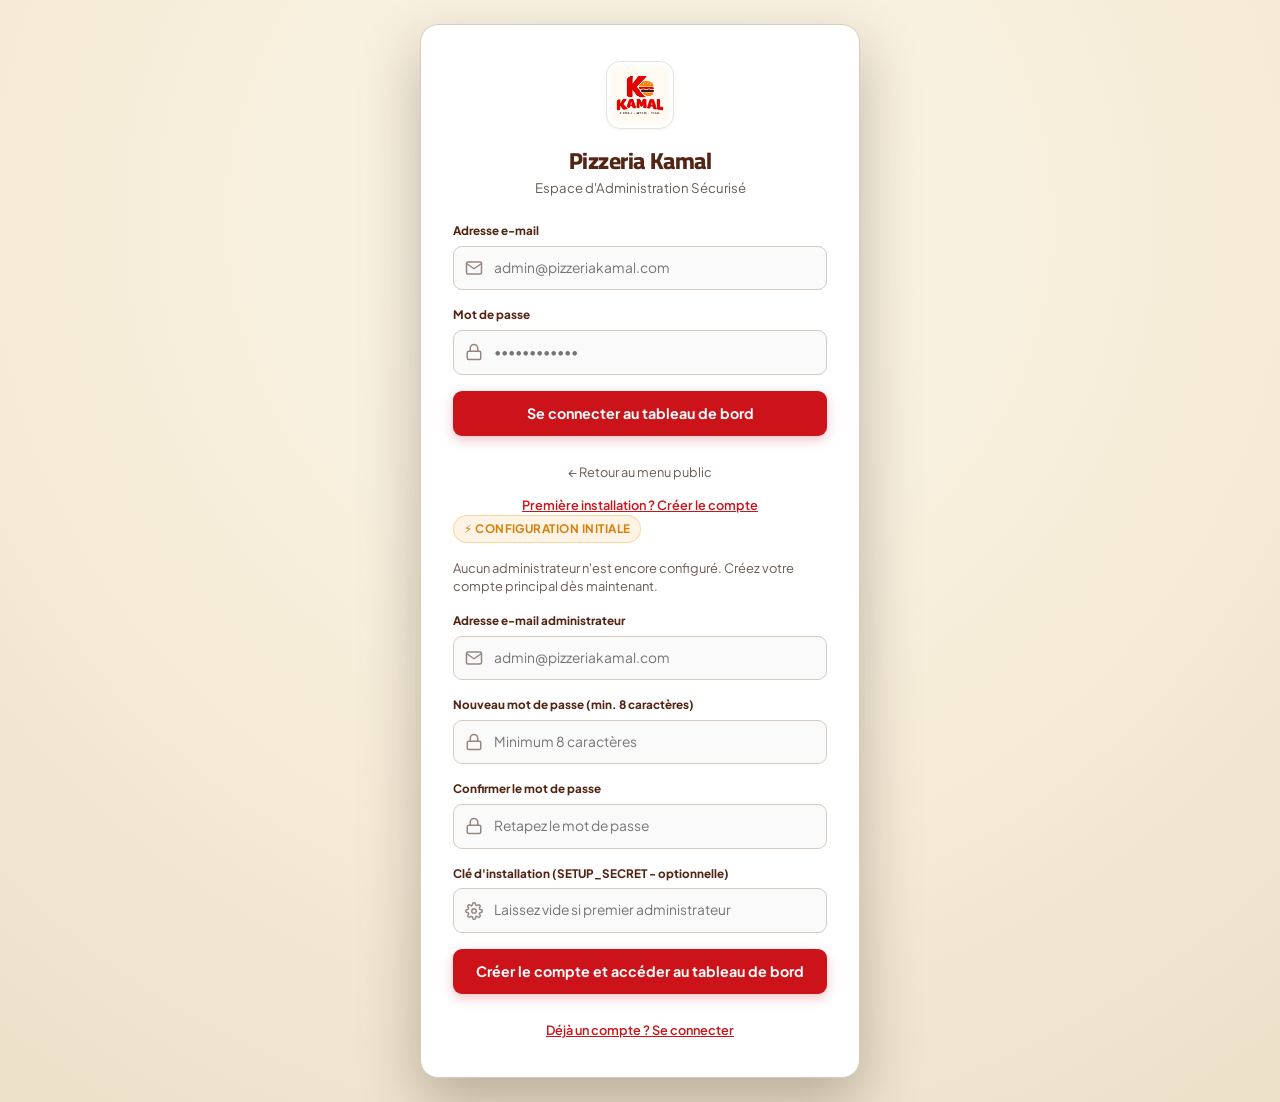
==== commit 4bde8f30: "make some changes" ====
--- a/admin.html
+++ b/admin.html
@@ -15,7 +15,103 @@
   <link rel="stylesheet" href="admin.css">
 </head>
 <body>
-<div class="admin-app">
+
+<!-- ======================================================================
+     ÉCRAN D'AUTHENTIFICATION ADMINISTRATEUR SÉCURISÉ
+     ====================================================================== -->
+<div class="auth-screen-container" id="authScreen">
+  <div class="auth-card">
+    <div class="auth-brand">
+      <img src="img/logo.webp" alt="Logo Pizzeria Kamal" class="auth-logo">
+      <h1 class="auth-title">Pizzeria Kamal</h1>
+      <p class="auth-subtitle">Espace d'Administration Sécurisé</p>
+    </div>
+
+    <!-- Mode 1 : Connexion standard -->
+    <form id="loginForm" class="auth-form">
+      <div class="auth-alert error" id="loginErrorMsg" hidden></div>
+      <div class="auth-alert info" id="loginInfoMsg" hidden></div>
+
+      <div class="form-group">
+        <label for="loginEmail">Adresse e-mail</label>
+        <div class="auth-input-wrap">
+          <svg viewBox="0 0 24 24" class="auth-field-icon"><path d="M4 4h16c1.1 0 2 .9 2 2v12c0 1.1-.9 2-2 2H4c-1.1 0-2-.9-2-2V6c0-1.1.9-2 2-2z"></path><polyline points="22,6 12,13 2,6"></polyline></svg>
+          <input type="email" id="loginEmail" placeholder="admin@pizzeriakamal.com" required autocomplete="username">
+        </div>
+      </div>
+
+      <div class="form-group">
+        <label for="loginPassword">Mot de passe</label>
+        <div class="auth-input-wrap">
+          <svg viewBox="0 0 24 24" class="auth-field-icon"><rect x="3" y="11" width="18" height="11" rx="2" ry="2"></rect><path d="M7 11V7a5 5 0 0 1 10 0v4"></path></svg>
+          <input type="password" id="loginPassword" placeholder="••••••••••••" required autocomplete="current-password">
+        </div>
+      </div>
+
+      <button type="submit" class="btn btn-primary btn-block" id="loginSubmitBtn">
+        <span>Se connecter au tableau de bord</span>
+      </button>
+
+      <div class="auth-footer-links">
+        <a href="index.html" class="auth-back-link">← Retour au menu public</a>
+        <div style="margin-top: 10px;">
+          <button type="button" class="auth-switch-link" id="switchToSetupBtn">Première installation ? Créer le compte</button>
+        </div>
+      </div>
+    </form>
+
+    <!-- Mode 2 : Configuration initiale du premier administrateur -->
+    <form id="setupForm" class="auth-form" hidden>
+      <div class="setup-badge">⚡ Configuration Initiale</div>
+      <p class="setup-desc">Aucun administrateur n'est encore configuré. Créez votre compte principal dès maintenant.</p>
+
+      <div class="auth-alert error" id="setupErrorMsg" hidden></div>
+      <div class="auth-alert success" id="setupSuccessMsg" hidden></div>
+
+      <div class="form-group">
+        <label for="setupEmail">Adresse e-mail administrateur</label>
+        <div class="auth-input-wrap">
+          <svg viewBox="0 0 24 24" class="auth-field-icon"><path d="M4 4h16c1.1 0 2 .9 2 2v12c0 1.1-.9 2-2 2H4c-1.1 0-2-.9-2-2V6c0-1.1.9-2 2-2z"></path><polyline points="22,6 12,13 2,6"></polyline></svg>
+          <input type="email" id="setupEmail" placeholder="admin@pizzeriakamal.com" required autocomplete="username">
+        </div>
+      </div>
+
+      <div class="form-group">
+        <label for="setupPassword">Nouveau mot de passe (min. 8 caractères)</label>
+        <div class="auth-input-wrap">
+          <svg viewBox="0 0 24 24" class="auth-field-icon"><rect x="3" y="11" width="18" height="11" rx="2" ry="2"></rect><path d="M7 11V7a5 5 0 0 1 10 0v4"></path></svg>
+          <input type="password" id="setupPassword" placeholder="Minimum 8 caractères" required minlength="8" autocomplete="new-password">
+        </div>
+      </div>
+
+      <div class="form-group">
+        <label for="setupPasswordConfirm">Confirmer le mot de passe</label>
+        <div class="auth-input-wrap">
+          <svg viewBox="0 0 24 24" class="auth-field-icon"><rect x="3" y="11" width="18" height="11" rx="2" ry="2"></rect><path d="M7 11V7a5 5 0 0 1 10 0v4"></path></svg>
+          <input type="password" id="setupPasswordConfirm" placeholder="Retapez le mot de passe" required minlength="8" autocomplete="new-password">
+        </div>
+      </div>
+
+      <div class="form-group" id="setupSecretGroup">
+        <label for="setupSecret">Clé d'installation (SETUP_SECRET - optionnelle)</label>
+        <div class="auth-input-wrap">
+          <svg viewBox="0 0 24 24" class="auth-field-icon"><circle cx="12" cy="12" r="3"></circle><path d="M19.4 15a1.65 1.65 0 0 0 .33 1.82l.06.06a2 2 0 0 1 0 2.83 2 2 0 0 1-2.83 0l-.06-.06a1.65 1.65 0 0 0-1.82-.33 1.65 1.65 0 0 0-1 1.51V21a2 2 0 0 1-2 2 2 2 0 0 1-2-2v-.09A1.65 1.65 0 0 0 9 19.4a1.65 1.65 0 0 0-1.82.33l-.06.06a2 2 0 0 1-2.83 0 2 2 0 0 1 0-2.83l.06-.06a1.65 1.65 0 0 0 .33-1.82 1.65 1.65 0 0 0-1.51-1H3a2 2 0 0 1-2-2 2 2 0 0 1 2-2h.09A1.65 1.65 0 0 0 4.6 9a1.65 1.65 0 0 0-.33-1.82l-.06-.06a2 2 0 0 1 0-2.83 2 2 0 0 1 2.83 0l.06.06a1.65 1.65 0 0 0 1.82.33H9a1.65 1.65 0 0 0 1-1.51V3a2 2 0 0 1 2-2 2 2 0 0 1 2 2v.09a1.65 1.65 0 0 0 1 1.51 1.65 1.65 0 0 0 1.82-.33l.06-.06a2 2 0 0 1 2.83 0 2 2 0 0 1 0 2.83l-.06.06a1.65 1.65 0 0 0-.33 1.82V9a1.65 1.65 0 0 0 1.51 1H21a2 2 0 0 1 2 2 2 2 0 0 1-2 2h-.09a1.65 1.65 0 0 0-1.51 1z"></path></svg>
+          <input type="password" id="setupSecret" placeholder="Laissez vide si premier administrateur" autocomplete="off">
+        </div>
+      </div>
+
+      <button type="submit" class="btn btn-primary btn-block" id="setupSubmitBtn">
+        <span>Créer le compte et accéder au tableau de bord</span>
+      </button>
+
+      <div class="auth-footer-links">
+        <button type="button" class="auth-switch-link" id="switchToLoginBtn">Déjà un compte ? Se connecter</button>
+      </div>
+    </form>
+  </div>
+</div>
+
+<div class="admin-app" id="adminApp" style="display: none;">
 
   <!-- Mobile Header Overlay -->
   <div class="mobile-topbar">
@@ -114,7 +210,7 @@
         <div class="admin-info">
           <span class="admin-name" id="adminEmail">admin@pizzeriakamal.com</span>
           <span class="admin-role" id="adminRole">
-            <span class="auth-dot"></span> Cloudflare Access
+            <span class="auth-dot"></span> Administrateur
           </span>
         </div>
         <button class="logout-btn" id="logoutBtn" title="Se déconnecter" aria-label="Déconnexion">
@@ -304,8 +400,8 @@
                     <svg viewBox="0 0 24 24"><rect x="3" y="3" width="18" height="18" rx="2" ry="2"></rect><circle cx="8.5" cy="8.5" r="1.5"></circle><polyline points="21 15 16 10 5 21"></polyline></svg>
                   </div>
                   <div class="quick-info">
-                    <strong>Téléverser des photos</strong>
-                    <span>Gestionnaire Cloudflare R2</span>
+                    <strong>Médiathèque des photos</strong>
+                    <span>Explorer les images et chemins statiques</span>
                   </div>
                   <span class="quick-arrow">&rarr;</span>
                 </button>
@@ -472,31 +568,16 @@
       </section>
 
       <!-- ==================================================================
-           VUE 5 : MÉDIATHÈQUE / GESTION DES PHOTOS (CLOUDFLARE R2)
+           VUE 5 : MÉDIATHÈQUE / PHOTOS DES PLATS & CATÉGORIES
            ================================================================== -->
       <section class="admin-view" id="view-photos">
         <div class="section-top-actions">
           <div>
-            <h2>Médiathèque & Photos des Plats</h2>
-            <p class="section-desc">Gérez la collection de photographies de vos plats. Compatible avec Cloudflare R2 pour le stockage haute performance.</p>
+            <h2>Médiathèque & Photothèque Statique</h2>
+            <p class="section-desc">Consultez l'ensemble des photographies statiques de vos plats et rubriques. Cliquez sur une image pour copier son chemin.</p>
           </div>
           <div class="photo-stats-pills">
             <span class="pill-badge" id="photoCountBadge">0 photos cataloguées</span>
-          </div>
-        </div>
-
-        <!-- Photo Upload Dropzone -->
-        <div class="panel upload-panel">
-          <div class="dropzone-box" id="globalDropzone">
-            <div class="dropzone-icon">
-              <svg viewBox="0 0 24 24"><path d="M21 15v4a2 2 0 0 1-2 2H5a2 2 0 0 1-2-2v-4"></path><polyline points="17 8 12 3 7 8"></polyline><line x1="12" y1="3" x2="12" y2="15"></line></svg>
-            </div>
-            <h3>Glissez-déposez une photo de plat ici</h3>
-            <p>Formats supportés : WEBP, JPG, PNG, AVIF (Max 5 Mo). La photo sera prête pour le téléversement Cloudflare R2.</p>
-            <label class="btn btn-secondary">
-              Parcourir mes fichiers...
-              <input type="file" id="globalPhotoInput" accept="image/*" hidden>
-            </label>
           </div>
         </div>
 
@@ -672,20 +753,19 @@
         <!-- Photo & Aperçu -->
         <div class="photo-upload-group">
           <div class="photo-preview-box">
-            <img id="dishPreviewImg" src="img/logo.webp" alt="Aperçu du plat">
+            <img id="dishPreviewImg" src="img/logo.webp" alt="Aperçu du plat" onerror="this.src='img/logo.webp'">
           </div>
           <div class="photo-inputs">
             <div class="form-group">
-              <label for="modalDishImgPath">Chemin de l'image (statique ou URL R2)</label>
-              <input type="text" id="modalDishImgPath" placeholder="img/pizzas/margherita.webp">
-            </div>
-            <div class="photo-file-picker">
-              <label class="file-label">
-                <span class="file-btn-text">📁 Téléverser une nouvelle photo</span>
-                <input type="file" id="modalDishFileInput" accept="image/*">
-              </label>
-              <small class="file-hint">Stockage R2 optimisé WebP / JPEG (Max 5 Mo).</small>
-            </div>
+              <label for="modalDishImgPath">Chemin de l'image (statique)</label>
+              <div class="input-with-button-group">
+                <input type="text" id="modalDishImgPath" placeholder="img/pizzas/margherita.webp">
+                <button type="button" class="btn btn-secondary btn-sm" id="useCatDefaultImgBtn" title="Réassigner l'image par défaut de la catégorie choisie">
+                  🔄 Image de la catégorie
+                </button>
+              </div>
+            </div>
+            <small class="file-hint">L'image de la catégorie est automatiquement assignée. Vous pouvez aussi spécifier un chemin statique existant.</small>
           </div>
         </div>
 
--- a/admin.css
+++ b/admin.css
@@ -2150,3 +2150,207 @@
     grid-template-columns: 1fr;
   }
 }
+
+/* ==========================================================================
+   AUTHENTICATION & LOGIN SCREEN STYLES
+   ========================================================================== */
+.auth-screen-container {
+  min-height: 100vh;
+  display: flex;
+  align-items: center;
+  justify-content: center;
+  background: radial-gradient(circle at 50% 20%, #FCF6E8 0%, #F5EBD6 60%, #EBE0C8 100%);
+  padding: 24px;
+}
+
+.auth-card {
+  width: 100%;
+  max-width: 440px;
+  background-color: var(--bg-surface);
+  border: 1px solid var(--border-strong);
+  border-radius: var(--radius-lg);
+  box-shadow: var(--shadow-modal);
+  padding: 36px 32px;
+  animation: authCardFadeIn 0.35s cubic-bezier(0.16, 1, 0.3, 1);
+}
+
+@keyframes authCardFadeIn {
+  from { opacity: 0; transform: translateY(12px) scale(0.98); }
+  to { opacity: 1; transform: translateY(0) scale(1); }
+}
+
+.auth-brand {
+  text-align: center;
+  margin-bottom: 24px;
+}
+
+.auth-logo {
+  width: 68px;
+  height: 68px;
+  border-radius: var(--radius-md);
+  object-fit: contain;
+  margin-bottom: 12px;
+  box-shadow: var(--shadow-sm);
+  background-color: #FFF;
+  padding: 4px;
+  border: 1px solid var(--border-subtle);
+}
+
+.auth-title {
+  font-family: var(--font-arabic);
+  font-size: 1.55rem;
+  font-weight: 800;
+  color: var(--text-headings);
+  letter-spacing: -0.02em;
+  line-height: 1.2;
+}
+
+.auth-subtitle {
+  font-size: 0.88rem;
+  color: var(--text-secondary);
+  margin-top: 4px;
+}
+
+.auth-form {
+  display: flex;
+  flex-direction: column;
+  gap: 16px;
+}
+
+.auth-alert {
+  padding: 12px 14px;
+  border-radius: var(--radius-sm);
+  font-size: 0.85rem;
+  font-weight: 500;
+  line-height: 1.4;
+}
+
+.auth-alert.error {
+  background-color: var(--danger-red-light);
+  color: var(--danger-red);
+  border: 1px solid rgba(220, 38, 38, 0.25);
+}
+
+.auth-alert.success {
+  background-color: var(--success-green-light);
+  color: var(--success-green);
+  border: 1px solid var(--success-green-border);
+}
+
+.auth-alert.info {
+  background-color: var(--brand-orange-light);
+  color: var(--dark-brown);
+  border: 1px solid var(--brand-orange-border);
+}
+
+.auth-input-wrap {
+  position: relative;
+  display: flex;
+  align-items: center;
+}
+
+.auth-field-icon {
+  position: absolute;
+  left: 12px;
+  width: 18px;
+  height: 18px;
+  stroke: var(--text-muted);
+  fill: none;
+  stroke-width: 2;
+  stroke-linecap: round;
+  stroke-linejoin: round;
+  pointer-events: none;
+}
+
+.auth-input-wrap input {
+  width: 100%;
+  padding: 11px 14px 11px 40px;
+  border: 1px solid var(--border-strong);
+  border-radius: var(--radius-sm);
+  background-color: #FAFAFA;
+  color: var(--text-main);
+  font-size: 0.92rem;
+  transition: border-color 0.2s, box-shadow 0.2s, background-color 0.2s;
+}
+
+.auth-input-wrap input:focus {
+  outline: none;
+  border-color: var(--primary-red);
+  background-color: #FFFFFF;
+  box-shadow: 0 0 0 3px var(--primary-red-border);
+}
+
+.btn-block {
+  width: 100%;
+  padding: 12px 20px;
+  font-size: 0.95rem;
+  font-weight: 700;
+  display: flex;
+  align-items: center;
+  justify-content: center;
+  gap: 8px;
+  border-radius: var(--radius-sm);
+}
+
+.auth-footer-links {
+  text-align: center;
+  margin-top: 8px;
+}
+
+.auth-back-link {
+  font-size: 0.85rem;
+  color: var(--text-secondary);
+  text-decoration: none;
+  transition: color 0.2s;
+}
+
+.auth-back-link:hover {
+  color: var(--primary-red);
+}
+
+.auth-switch-link {
+  font-size: 0.85rem;
+  color: var(--primary-red);
+  font-weight: 600;
+  text-decoration: underline;
+  cursor: pointer;
+  background: none;
+  border: none;
+}
+
+.setup-badge {
+  display: inline-block;
+  align-self: flex-start;
+  padding: 4px 10px;
+  border-radius: var(--radius-full);
+  background-color: var(--brand-orange-light);
+  color: var(--brand-orange-hover);
+  border: 1px solid var(--brand-orange-border);
+  font-size: 0.78rem;
+  font-weight: 700;
+  text-transform: uppercase;
+  letter-spacing: 0.04em;
+}
+
+.setup-desc {
+  font-size: 0.86rem;
+  color: var(--text-secondary);
+  line-height: 1.45;
+}
+
+/* Category image button in dish form */
+.input-with-button-group {
+  display: flex;
+  gap: 8px;
+  align-items: center;
+}
+
+.input-with-button-group input {
+  flex: 1;
+}
+
+.input-with-button-group button {
+  white-space: nowrap;
+  font-size: 0.8rem;
+  padding: 8px 12px;
+}
